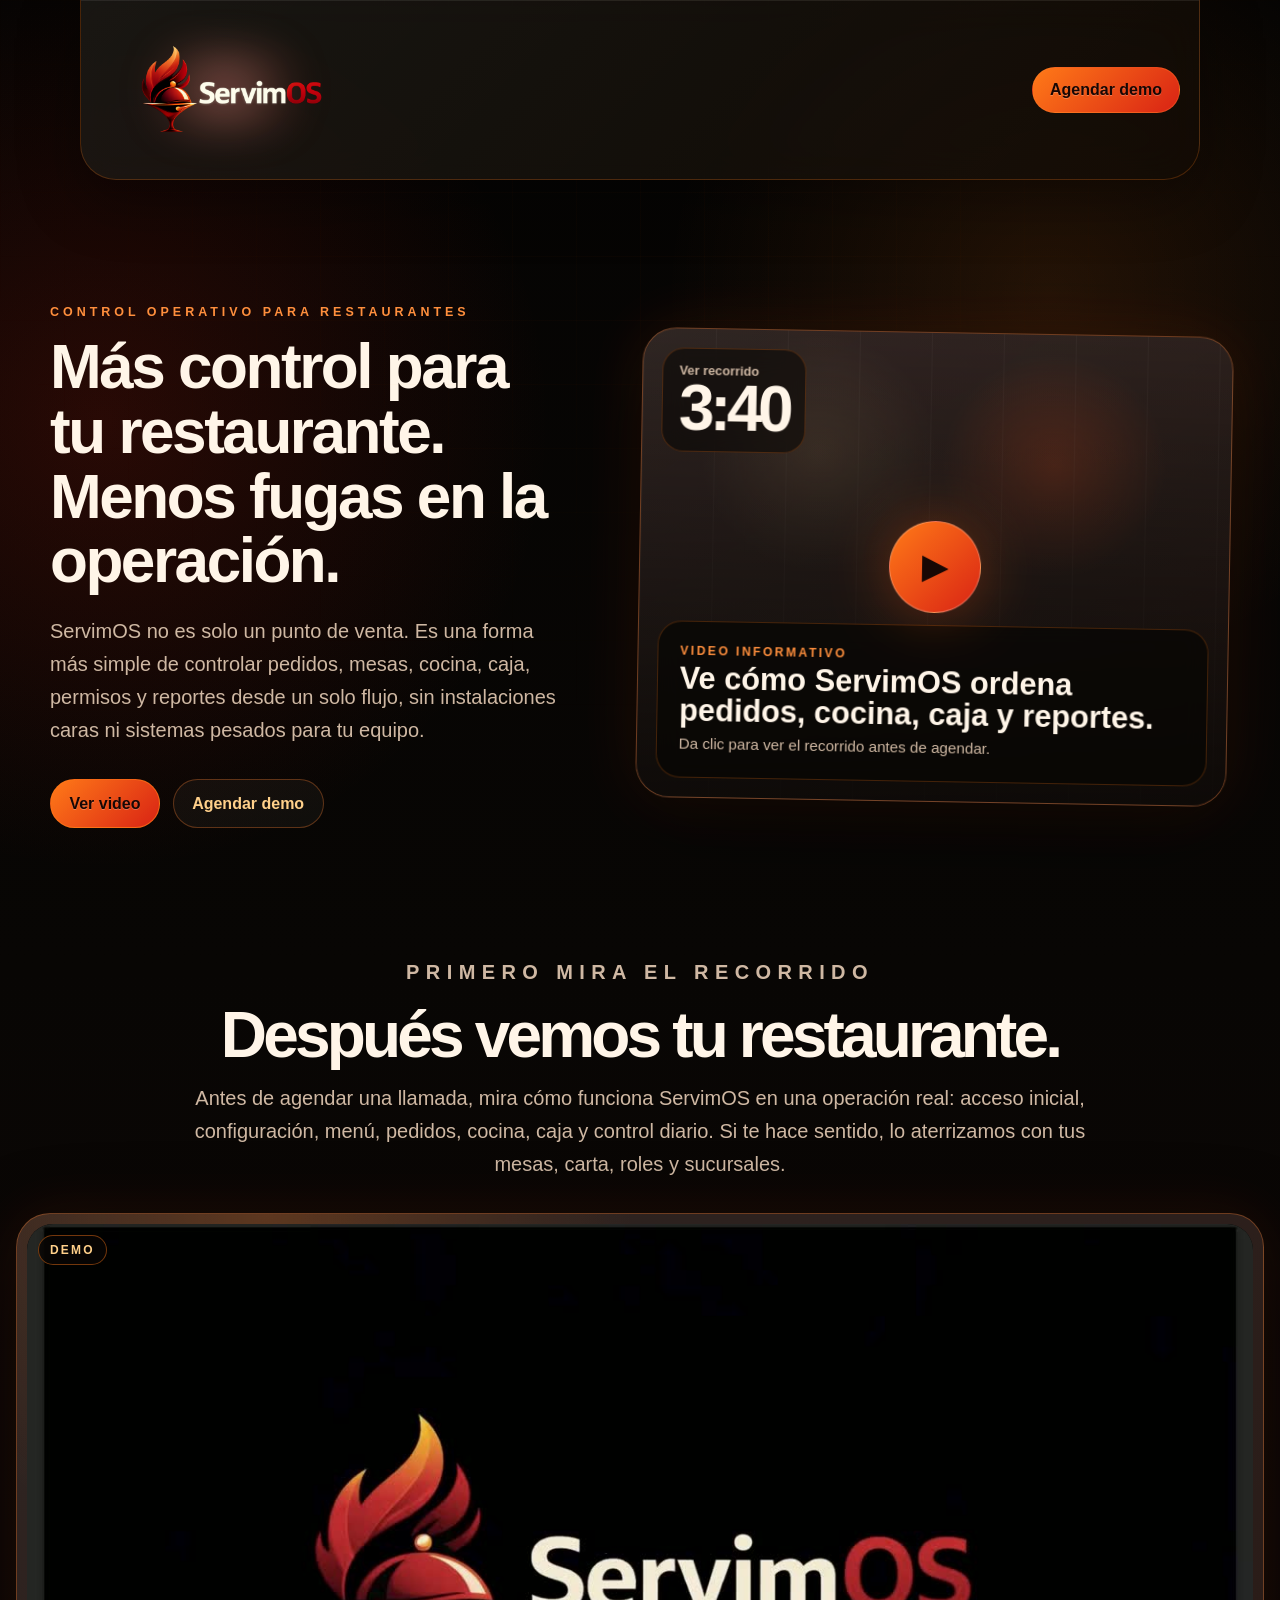
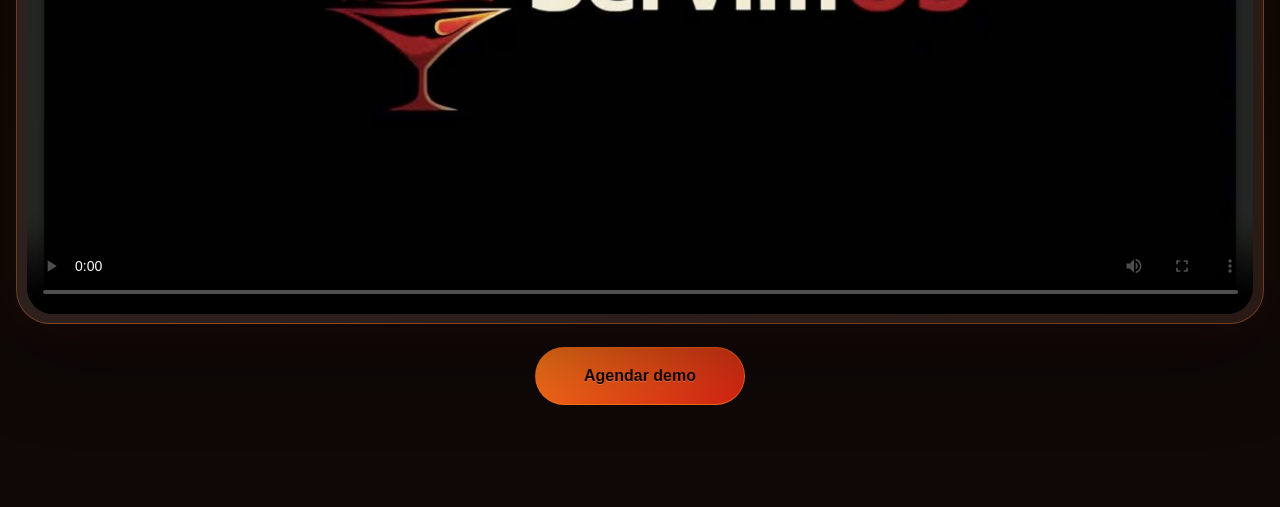
==== index.html @ 603b22c5 "feat(landing): quitar enlace Video del header Header solo marca + CTA; grid a dos columnas y limpiez" ====
<!doctype html>
<html lang="es">
  <head>
    <meta charset="utf-8" />
    <meta name="viewport" content="width=device-width, initial-scale=1" />
    <title>ServimOS | Operación digital para restaurantes</title>
    <meta
      name="description"
      content="ServimOS conecta mesas, QR, cocina, barra, caja, reportes y roles en una sola plataforma accesible para restaurantes y black kitchens."
    />
    <link rel="icon" href="./assets/icon.png" />
    <link rel="stylesheet" href="./styles.css" />
  </head>
  <body>
    <header class="site-header">
      <div class="header-inner">
        <a class="brand" href="#inicio" aria-label="ServimOS inicio">
          <img src="./assets/servimos-logo.png" alt="ServimOS" />
        </a>
        <a
          class="nav-cta"
          href="https://calendly.com/pastillasdeafrecho78/demo-servimos"
          target="_blank"
          rel="noopener noreferrer"
        >
          Agendar demo
        </a>
      </div>
    </header>

    <main>
      <section id="inicio" class="hero section-shell">
        <div class="hero-copy">
          <p class="eyebrow">Control operativo para restaurantes</p>
          <h1>Más control para tu restaurante. Menos fugas en la operación.</h1>
          <p class="hero-lead">
            ServimOS no es solo un punto de venta. Es una forma más simple de controlar
            pedidos, mesas, cocina, caja, permisos y reportes desde un solo flujo, sin
            instalaciones caras ni sistemas pesados para tu equipo.
          </p>
          <div class="hero-actions">
            <a class="button primary" href="#demo">Ver video</a>
            <a
              class="button ghost"
              href="https://calendly.com/pastillasdeafrecho78/demo-servimos"
              target="_blank"
              rel="noopener noreferrer"
            >
              Agendar demo
            </a>
          </div>
        </div>
        <a class="hero-video-card" href="#demo" aria-label="Ver video informativo de ServimOS">
          <div class="video-teaser-mark" aria-hidden="true">
            <span>Ver recorrido</span>
            <strong>3:40</strong>
          </div>
          <div class="hero-video-copy">
            <span>Video informativo</span>
            <strong>Ve cómo ServimOS ordena pedidos, cocina, caja y reportes.</strong>
            <small>Da clic para ver el recorrido antes de agendar.</small>
          </div>
          <span class="play-orb" aria-hidden="true">▶</span>
        </a>
      </section>

      <section id="demo" class="section-shell demo-section top-demo">
        <div class="section-heading compact">
          <p class="eyebrow">Primero mira el recorrido</p>
          <h2>Después vemos tu restaurante.</h2>
          <p>
            Antes de agendar una llamada, mira cómo funciona ServimOS en una operación real:
            acceso inicial, configuración, menú, pedidos, cocina, caja y control diario.
            Si te hace sentido, lo aterrizamos con tus mesas, carta, roles y sucursales.
          </p>
        </div>
        <div class="video-frame">
          <video controls preload="metadata" poster="./assets/demo-poster.jpg">
            <source src="./assets/demo-servimos.webm" type="video/webm" />
            <source src="./assets/demo-servimos.web.mp4" type="video/mp4" />
            Tu navegador no puede reproducir este video.
          </video>
        </div>
        <div class="demo-actions">
          <a
            class="button primary large"
            href="https://calendly.com/pastillasdeafrecho78/demo-servimos"
            target="_blank"
            rel="noopener noreferrer"
          >
            Agendar demo
          </a>
        </div>
      </section>

    </main>

    <script src="./script.js"></script>
  </body>
</html>
---- styles.css ----
:root {
  --bg: #080604;
  --bg-soft: #150f0d;
  --panel: rgba(27, 20, 18, 0.78);
  --panel-strong: rgba(38, 27, 24, 0.92);
  --line: rgba(255, 128, 48, 0.32);
  --line-strong: rgba(255, 104, 31, 0.7);
  --text: #fff5e8;
  --muted: #cfb8a3;
  --orange: #ff7a18;
  --red: #dc1f14;
  --gold: #ffd08a;
  --shadow: rgba(255, 94, 19, 0.24);
  color-scheme: dark;
}

* {
  box-sizing: border-box;
}

html {
  scroll-behavior: smooth;
}

body {
  margin: 0;
  min-width: 320px;
  background:
    radial-gradient(circle at 8% 20%, rgba(198, 32, 13, 0.18), transparent 28rem),
    radial-gradient(circle at 82% 14%, rgba(255, 122, 24, 0.12), transparent 24rem),
    linear-gradient(180deg, #050403 0%, var(--bg) 46%, #100807 100%);
  color: var(--text);
  font-family:
    "Trebuchet MS",
    "Avenir Next",
    "Segoe UI",
    sans-serif;
}

body::before {
  content: "";
  position: fixed;
  inset: 0;
  pointer-events: none;
  background-image:
    linear-gradient(rgba(255, 122, 24, 0.04) 1px, transparent 1px),
    linear-gradient(90deg, rgba(255, 122, 24, 0.03) 1px, transparent 1px);
  background-size: 64px 64px;
  mask-image: radial-gradient(circle at 50% 0%, #000, transparent 68%);
}

main {
  padding-top: 0;
}

a {
  color: inherit;
  text-decoration: none;
}

img {
  display: block;
  max-width: 100%;
}

.site-header {
  position: relative;
  z-index: 20;
  pointer-events: none;
}

.header-inner {
  display: grid;
  grid-template-columns: minmax(0, 1fr) auto;
  gap: clamp(0.9rem, 2vw, 2rem);
  align-items: center;
  width: min(1120px, 100%);
  min-height: 88px;
  margin: 0 auto;
  padding: 0.5rem 1.2rem;
  border: 1px solid rgba(255, 122, 24, 0.24);
  border-top: 0;
  border-radius: 0 0 36px 36px;
  background:
    linear-gradient(135deg, rgba(255, 245, 232, 0.07), rgba(255, 122, 24, 0.035)),
    rgba(8, 6, 4, 0.72);
  box-shadow:
    0 18px 60px rgba(0, 0, 0, 0.34),
    inset 0 1px 0 rgba(255, 245, 232, 0.08);
  backdrop-filter: blur(20px);
  pointer-events: auto;
  transition: 180ms ease;
}

.site-header[data-scrolled="true"] .header-inner {
  min-height: 78px;
  border-color: rgba(255, 122, 24, 0.34);
  background:
    linear-gradient(135deg, rgba(255, 245, 232, 0.055), rgba(255, 122, 24, 0.026)),
    rgba(8, 6, 4, 0.84);
}

.brand img {
  width: 245px;
}

.brand {
  position: relative;
  display: inline-flex;
  align-items: center;
  justify-self: start;
  padding-left: 0.35rem;
}

.brand::before {
  content: "";
  position: absolute;
  inset: 50% auto auto 50%;
  z-index: -1;
  width: 230px;
  height: 86px;
  border-radius: 999px;
  background:
    radial-gradient(circle, rgba(255, 245, 232, 0.2), transparent 58%),
    radial-gradient(circle, rgba(255, 55, 42, 0.24), transparent 68%);
  filter: blur(18px);
  transform: translate(-50%, -50%);
}

.nav-cta,
.button {
  border: 1px solid var(--line);
  border-radius: 999px;
  background: rgba(255, 245, 232, 0.04);
  color: var(--text);
  font-weight: 700;
}

.nav-cta:hover,
.button:hover {
  border-color: var(--line-strong);
  box-shadow: 0 0 28px var(--shadow);
  transform: translateY(-1px);
}

.nav-cta {
  justify-self: end;
  padding: 0.82rem 1.05rem;
  background: linear-gradient(135deg, #ff7a18, #d92314);
  color: #180704;
  white-space: nowrap;
  text-shadow: 0 1px 0 rgba(255, 255, 255, 0.24);
}

.section-shell {
  width: min(1180px, calc(100% - 2rem));
  margin: 0 auto;
  padding: clamp(4rem, 8vw, 7rem) 0;
}

.hero {
  display: grid;
  grid-template-columns: minmax(0, 0.94fr) minmax(360px, 1.06fr);
  gap: clamp(2.2rem, 5vw, 5rem);
  align-items: center;
  min-height: min(760px, calc(100vh - 100px));
  padding-top: clamp(2rem, 5vw, 4rem);
  padding-bottom: clamp(2rem, 4vw, 4rem);
}

.eyebrow {
  margin: 0 0 1rem;
  color: #ff8f3d;
  font-size: 0.78rem;
  font-weight: 900;
  letter-spacing: 0.32em;
  text-transform: uppercase;
}

h1,
h2,
h3,
p {
  margin-top: 0;
}

h1 {
  max-width: 780px;
  margin-bottom: 1.35rem;
  font-size: clamp(2.6rem, 4.85vw, 4.25rem);
  line-height: 1.04;
  letter-spacing: -0.04em;
}

h2 {
  margin-bottom: 1rem;
  font-size: clamp(2.25rem, 5vw, 4.75rem);
  line-height: 0.95;
  letter-spacing: -0.06em;
}

h3 {
  margin-bottom: 0.65rem;
  font-size: 1.2rem;
}

.hero-lead,
.section-heading p {
  color: var(--muted);
  font-size: clamp(1.05rem, 1.6vw, 1.25rem);
  line-height: 1.65;
}

.hero-actions {
  display: flex;
  flex-wrap: wrap;
  gap: 0.8rem;
  margin: 2rem 0 0;
}

.button {
  display: inline-flex;
  align-items: center;
  justify-content: center;
  padding: 0.9rem 1.15rem;
  transition: 160ms ease;
}

.button.primary {
  border-color: rgba(255, 122, 24, 0.68);
  background: linear-gradient(135deg, #ff7a18, #d92314);
  color: #180704;
  text-shadow: 0 1px 0 rgba(255, 255, 255, 0.24);
}

.button.ghost {
  color: var(--gold);
}

.button.large {
  min-width: 210px;
  min-height: 58px;
}

.hero-video-card {
  position: relative;
  display: grid;
  min-height: clamp(300px, 38vw, 470px);
  align-content: end;
  overflow: hidden;
  border: 1px solid var(--line);
  border-radius: 34px;
  background:
    radial-gradient(circle at 70% 28%, rgba(255, 87, 34, 0.26), transparent 21%),
    radial-gradient(circle at 30% 26%, rgba(255, 208, 138, 0.13), transparent 22%),
    linear-gradient(145deg, rgba(255, 245, 232, 0.08), rgba(255, 122, 24, 0.025)),
    var(--panel-strong);
  box-shadow:
    0 28px 100px rgba(0, 0, 0, 0.52),
    0 0 64px rgba(255, 90, 18, 0.13);
  transform: rotate(1deg);
  transition: 180ms ease;
}

.hero-video-card:hover {
  border-color: var(--line-strong);
  transform: rotate(0deg) translateY(-3px);
}

.hero-video-card::after {
  content: "";
  position: absolute;
  inset: 0;
  background:
    linear-gradient(180deg, rgba(8, 6, 4, 0.12), rgba(8, 6, 4, 0.86) 100%),
    repeating-linear-gradient(90deg, rgba(255, 245, 232, 0.04) 0 1px, transparent 1px 72px);
  pointer-events: none;
}

.video-teaser-mark {
  position: absolute;
  top: 1.2rem;
  left: 1.2rem;
  z-index: 2;
  display: grid;
  gap: 0.15rem;
  border: 1px solid rgba(255, 122, 24, 0.24);
  border-radius: 22px;
  padding: 0.85rem 1rem;
  background: rgba(8, 6, 4, 0.58);
  backdrop-filter: blur(12px);
}

.video-teaser-mark span {
  color: var(--muted);
  font-size: 0.8rem;
  font-weight: 800;
}

.video-teaser-mark strong {
  color: var(--text);
  font-size: clamp(2rem, 5vw, 4rem);
  line-height: 0.9;
  letter-spacing: -0.07em;
}

.play-orb {
  position: absolute;
  top: 50%;
  left: 50%;
  z-index: 2;
  display: grid;
  width: 92px;
  height: 92px;
  place-items: center;
  border: 1px solid rgba(255, 245, 232, 0.3);
  border-radius: 999px;
  background: linear-gradient(135deg, #ff7a18, #d92314);
  color: #180704;
  font-size: 2rem;
  font-weight: 900;
  box-shadow: 0 0 58px rgba(255, 90, 18, 0.34);
  transform: translate(-50%, -50%);
}

.hero-video-copy {
  position: relative;
  margin: 1.2rem;
  z-index: 2;
  display: grid;
  gap: 0.35rem;
  border: 1px solid rgba(255, 122, 24, 0.24);
  border-radius: 24px;
  padding: clamp(1rem, 3vw, 1.35rem);
  background: rgba(8, 6, 4, 0.74);
  backdrop-filter: blur(12px);
}

.hero-video-copy span {
  color: #ff8f3d;
  font-size: 0.76rem;
  font-weight: 900;
  letter-spacing: 0.2em;
  text-transform: uppercase;
}

.hero-video-copy strong {
  font-size: clamp(1.25rem, 2.4vw, 2rem);
  line-height: 1.05;
}

.hero-video-copy small {
  color: var(--muted);
  font-size: 0.95rem;
  line-height: 1.45;
}

.section-heading {
  max-width: 800px;
  margin-bottom: 2rem;
}

.section-heading.compact {
  max-width: 900px;
  text-align: center;
  margin-inline: auto;
}

.video-frame {
  border: 1px solid var(--line);
  border-radius: 28px;
  background:
    linear-gradient(145deg, rgba(255, 245, 232, 0.055), rgba(255, 122, 24, 0.025)),
    var(--panel);
  box-shadow: 0 18px 70px rgba(0, 0, 0, 0.28);
  box-shadow: 0 18px 70px rgba(0, 0, 0, 0.28);
}

.demo-section {
  width: min(1260px, calc(100% - 2rem));
}

.top-demo {
  padding-top: 1rem;
}

.video-frame {
  position: relative;
  overflow: hidden;
  border-radius: 34px;
  padding: 0.6rem;
  background:
    radial-gradient(circle at 20% 0%, rgba(255, 122, 24, 0.22), transparent 30%),
    linear-gradient(145deg, rgba(255, 245, 232, 0.06), rgba(255, 122, 24, 0.025)),
    var(--panel-strong);
  box-shadow:
    0 28px 90px rgba(0, 0, 0, 0.42),
    0 0 56px rgba(255, 90, 18, 0.1);
}

.video-frame::before {
  content: "Demo";
  position: absolute;
  top: 1.3rem;
  left: 1.3rem;
  z-index: 1;
  border: 1px solid rgba(255, 122, 24, 0.44);
  border-radius: 999px;
  padding: 0.45rem 0.7rem;
  background: rgba(8, 6, 4, 0.76);
  color: var(--gold);
  font-size: 0.75rem;
  font-weight: 900;
  letter-spacing: 0.18em;
  text-transform: uppercase;
  backdrop-filter: blur(10px);
}

.video-frame video {
  display: block;
  width: 100%;
  aspect-ratio: 16 / 9;
  border-radius: 26px;
  background: #000;
}

.demo-actions {
  display: flex;
  justify-content: center;
  margin-top: 1.4rem;
}

@media (max-width: 980px) {
  .header-inner {
    grid-template-columns: minmax(0, 1fr) auto;
    width: min(100% - 0.75rem, 1180px);
    min-height: 76px;
    gap: 0.45rem;
    padding-inline: 0.7rem;
  }

  .brand img {
    width: 178px;
  }

  .brand::before {
    width: 176px;
  }

  .nav-cta {
    padding: 0.72rem 0.82rem;
    font-size: 0.9rem;
  }

  .hero {
    grid-template-columns: 1fr;
  }

  .hero {
    min-height: auto;
  }

}

@media (max-width: 640px) {
  .section-shell {
    width: min(100% - 1rem, 1180px);
    padding-block: 3rem;
  }

  .brand img {
    width: 156px;
  }

  .brand::before {
    width: 154px;
    height: 62px;
  }

  .header-inner {
    grid-template-columns: minmax(0, 1fr) auto;
    border-radius: 24px;
  }

  .nav-cta {
    justify-self: end;
    padding: 0.66rem 0.75rem;
    font-size: 0.85rem;
  }

  h1 {
    font-size: clamp(2.45rem, 11.5vw, 3.7rem);
    line-height: 1.04;
    letter-spacing: -0.04em;
  }

  .hero-video-card {
    border-radius: 26px;
    transform: none;
  }

  .play-orb {
    width: 70px;
    height: 70px;
    font-size: 1.45rem;
  }

}
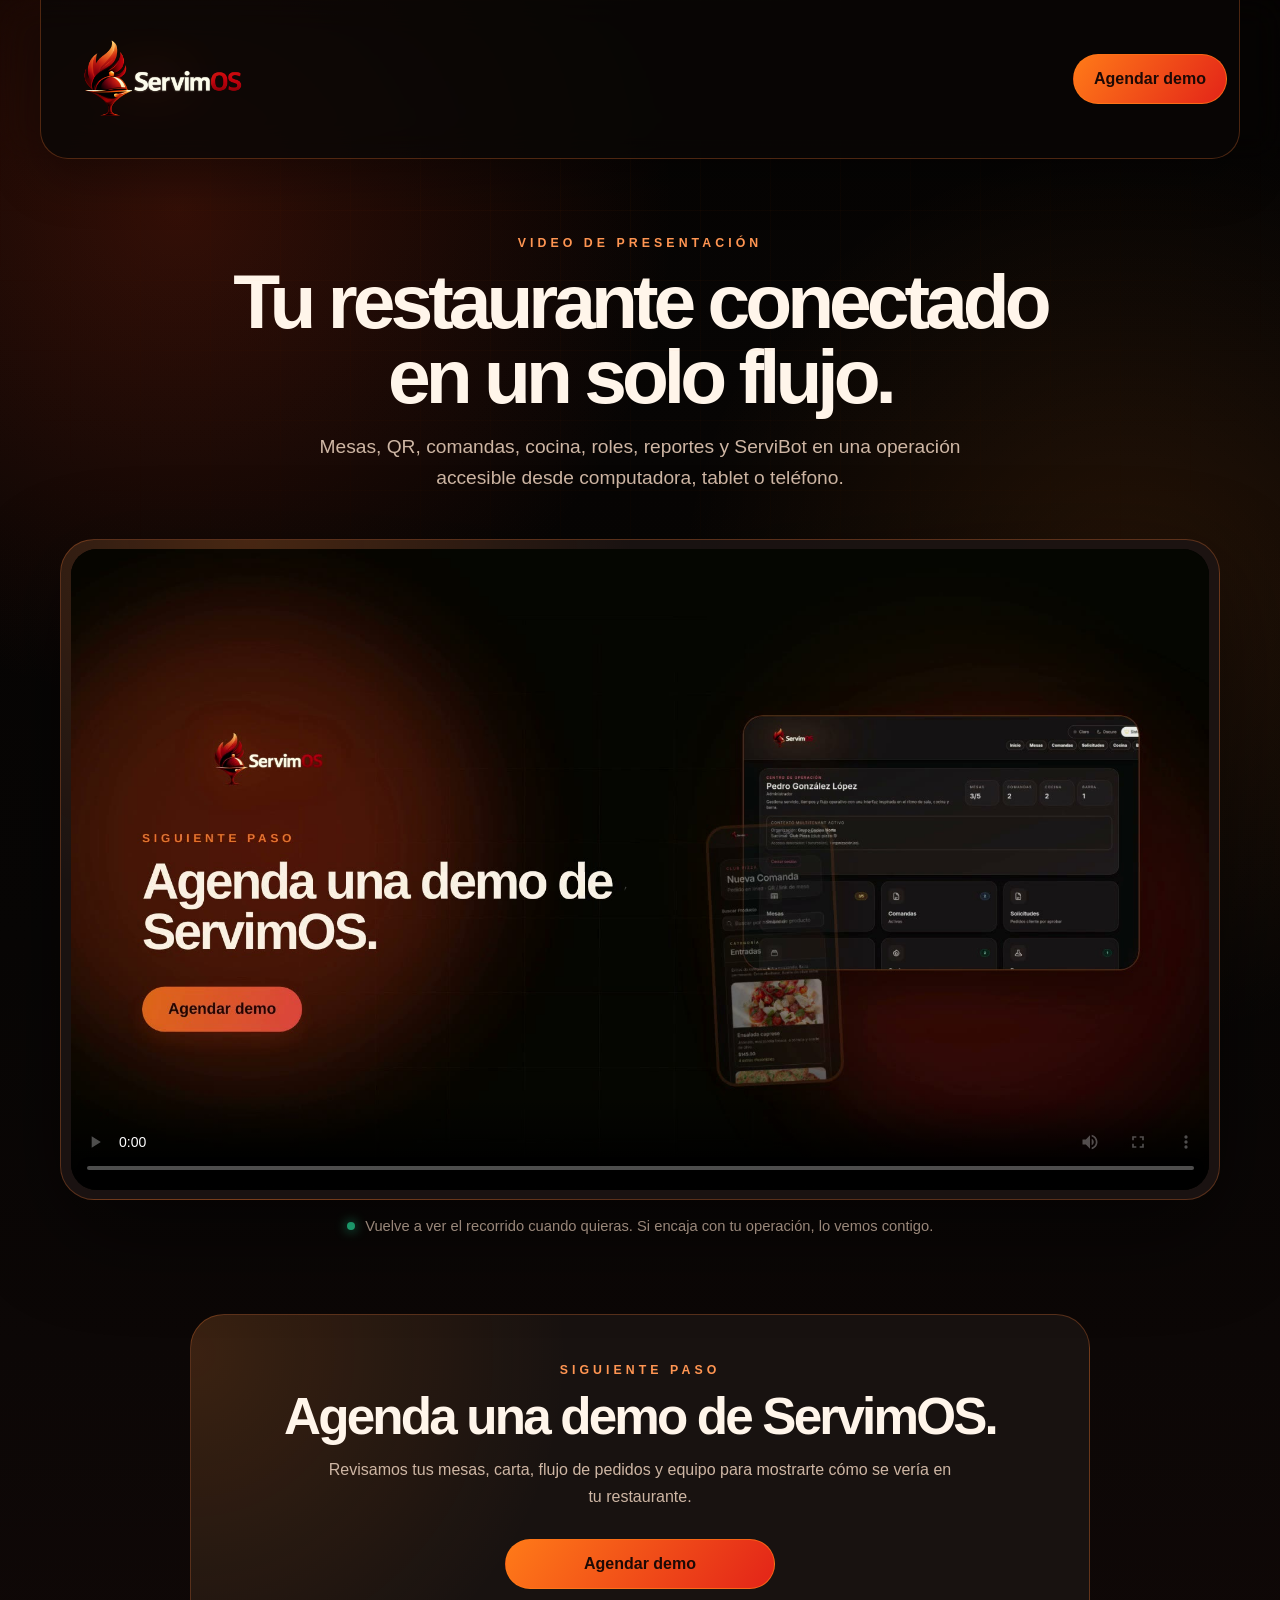
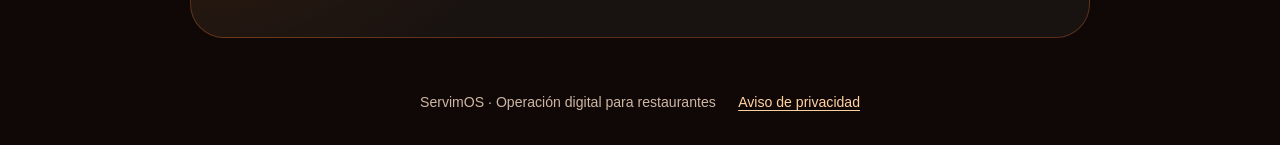
==== commit 7370cd15: "feat(landing): focus funnel on video demo and privacy notice" ====
--- a/index.html
+++ b/index.html
@@ -3,10 +3,10 @@
   <head>
     <meta charset="utf-8" />
     <meta name="viewport" content="width=device-width, initial-scale=1" />
-    <title>ServimOS | Operación digital para restaurantes</title>
+    <title>ServimOS | Mira la operación en acción</title>
     <meta
       name="description"
-      content="ServimOS conecta mesas, QR, cocina, barra, caja, reportes y roles en una sola plataforma accesible para restaurantes y black kitchens."
+      content="Mira cómo ServimOS conecta mesas, QR, cocina, permisos, reportes y asistencia operativa. Agenda una demo para tu restaurante."
     />
     <link rel="icon" href="./assets/icon.png" />
     <link rel="stylesheet" href="./styles.css" />
@@ -14,11 +14,11 @@
   <body>
     <header class="site-header">
       <div class="header-inner">
-        <a class="brand" href="#inicio" aria-label="ServimOS inicio">
+        <a class="brand" href="#video" aria-label="ServimOS inicio">
           <img src="./assets/servimos-logo.png" alt="ServimOS" />
         </a>
         <a
-          class="nav-cta"
+          class="button primary header-cta"
           href="https://calendly.com/pastillasdeafrecho78/demo-servimos"
           target="_blank"
           rel="noopener noreferrer"
@@ -28,72 +28,51 @@
       </div>
     </header>
 
-    <main>
-      <section id="inicio" class="hero section-shell">
-        <div class="hero-copy">
-          <p class="eyebrow">Control operativo para restaurantes</p>
-          <h1>Más control para tu restaurante. Menos fugas en la operación.</h1>
-          <p class="hero-lead">
-            ServimOS no es solo un punto de venta. Es una forma más simple de controlar
-            pedidos, mesas, cocina, caja, permisos y reportes desde un solo flujo, sin
-            instalaciones caras ni sistemas pesados para tu equipo.
-          </p>
-          <div class="hero-actions">
-            <a class="button primary" href="#demo">Ver video</a>
-            <a
-              class="button ghost"
-              href="https://calendly.com/pastillasdeafrecho78/demo-servimos"
-              target="_blank"
-              rel="noopener noreferrer"
-            >
-              Agendar demo
-            </a>
-          </div>
-        </div>
-        <a class="hero-video-card" href="#demo" aria-label="Ver video informativo de ServimOS">
-          <div class="video-teaser-mark" aria-hidden="true">
-            <span>Ver recorrido</span>
-            <strong>3:40</strong>
-          </div>
-          <div class="hero-video-copy">
-            <span>Video informativo</span>
-            <strong>Ve cómo ServimOS ordena pedidos, cocina, caja y reportes.</strong>
-            <small>Da clic para ver el recorrido antes de agendar.</small>
-          </div>
-          <span class="play-orb" aria-hidden="true">▶</span>
-        </a>
+    <main id="video" class="funnel">
+      <section class="intro">
+        <p class="eyebrow">Video de presentación</p>
+        <h1>Tu restaurante conectado en un solo flujo.</h1>
+        <p class="lead">
+          Mesas, QR, comandas, cocina, roles, reportes y ServiBot en una operación accesible desde
+          computadora, tablet o teléfono.
+        </p>
       </section>
 
-      <section id="demo" class="section-shell demo-section top-demo">
-        <div class="section-heading compact">
-          <p class="eyebrow">Primero mira el recorrido</p>
-          <h2>Después vemos tu restaurante.</h2>
-          <p>
-            Antes de agendar una llamada, mira cómo funciona ServimOS en una operación real:
-            acceso inicial, configuración, menú, pedidos, cocina, caja y control diario.
-            Si te hace sentido, lo aterrizamos con tus mesas, carta, roles y sucursales.
-          </p>
-        </div>
-        <div class="video-frame">
-          <video controls preload="metadata" poster="./assets/demo-poster.jpg">
-            <source src="./assets/demo-servimos.webm" type="video/webm" />
-            <source src="./assets/demo-servimos.web.mp4" type="video/mp4" />
+      <section class="video-stage" aria-label="Anuncio ServimOS">
+        <div class="video-shell">
+          <video controls playsinline preload="metadata" poster="./assets/servimos-anuncio-poster.jpg">
+            <source src="./assets/servimos-anuncio-facebook.mp4" type="video/mp4" />
             Tu navegador no puede reproducir este video.
           </video>
         </div>
-        <div class="demo-actions">
-          <a
-            class="button primary large"
-            href="https://calendly.com/pastillasdeafrecho78/demo-servimos"
-            target="_blank"
-            rel="noopener noreferrer"
-          >
-            Agendar demo
-          </a>
+        <div class="replay-copy">
+          <span class="status-dot" aria-hidden="true"></span>
+          Vuelve a ver el recorrido cuando quieras. Si encaja con tu operación, lo vemos contigo.
         </div>
       </section>
 
+      <section class="conversion">
+        <p class="eyebrow">Siguiente paso</p>
+        <h2>Agenda una demo de ServimOS.</h2>
+        <p>
+          Revisamos tus mesas, carta, flujo de pedidos y equipo para mostrarte cómo se vería en tu
+          restaurante.
+        </p>
+        <a
+          class="button primary conversion-cta"
+          href="https://calendly.com/pastillasdeafrecho78/demo-servimos"
+          target="_blank"
+          rel="noopener noreferrer"
+        >
+          Agendar demo
+        </a>
+      </section>
     </main>
+
+    <footer class="site-footer">
+      <span>ServimOS · Operación digital para restaurantes</span>
+      <a href="./privacidad.html">Aviso de privacidad</a>
+    </footer>
 
     <script src="./script.js"></script>
   </body>
--- a/styles.css
+++ b/styles.css
@@ -1,508 +1,249 @@
 :root {
-  --bg: #080604;
-  --bg-soft: #150f0d;
-  --panel: rgba(27, 20, 18, 0.78);
-  --panel-strong: rgba(38, 27, 24, 0.92);
-  --line: rgba(255, 128, 48, 0.32);
-  --line-strong: rgba(255, 104, 31, 0.7);
-  --text: #fff5e8;
-  --muted: #cfb8a3;
+  --bg: #080605;
+  --panel: rgba(28, 21, 19, 0.9);
+  --panel-strong: #181210;
+  --line: rgba(255, 125, 56, 0.28);
+  --line-strong: rgba(255, 109, 39, 0.72);
+  --text: #fff5ea;
+  --muted: #ceb6a4;
   --orange: #ff7a18;
-  --red: #dc1f14;
-  --gold: #ffd08a;
-  --shadow: rgba(255, 94, 19, 0.24);
+  --red: #e32418;
+  --gold: #ffd2a0;
   color-scheme: dark;
 }
 
-* {
-  box-sizing: border-box;
-}
-
-html {
-  scroll-behavior: smooth;
-}
-
+* { box-sizing: border-box; }
+html { scroll-behavior: smooth; }
 body {
   margin: 0;
   min-width: 320px;
+  min-height: 100vh;
   background:
-    radial-gradient(circle at 8% 20%, rgba(198, 32, 13, 0.18), transparent 28rem),
-    radial-gradient(circle at 82% 14%, rgba(255, 122, 24, 0.12), transparent 24rem),
-    linear-gradient(180deg, #050403 0%, var(--bg) 46%, #100807 100%);
+    radial-gradient(circle at 14% 12%, rgba(231, 58, 20, 0.2), transparent 31rem),
+    radial-gradient(circle at 88% 34%, rgba(255, 122, 24, 0.12), transparent 28rem),
+    linear-gradient(180deg, #060403, var(--bg) 54%, #100807);
   color: var(--text);
-  font-family:
-    "Trebuchet MS",
-    "Avenir Next",
-    "Segoe UI",
-    sans-serif;
-}
-
+  font-family: "Avenir Next", "Trebuchet MS", "Segoe UI", sans-serif;
+}
 body::before {
-  content: "";
   position: fixed;
   inset: 0;
   pointer-events: none;
+  content: "";
   background-image:
     linear-gradient(rgba(255, 122, 24, 0.04) 1px, transparent 1px),
     linear-gradient(90deg, rgba(255, 122, 24, 0.03) 1px, transparent 1px);
-  background-size: 64px 64px;
-  mask-image: radial-gradient(circle at 50% 0%, #000, transparent 68%);
-}
-
-main {
-  padding-top: 0;
-}
-
-a {
-  color: inherit;
-  text-decoration: none;
-}
-
-img {
-  display: block;
-  max-width: 100%;
-}
+  background-size: 70px 70px;
+  mask-image: radial-gradient(circle at 50% 16%, #000, transparent 70%);
+}
+a { color: inherit; text-decoration: none; }
+img { display: block; max-width: 100%; }
+p, h1, h2 { margin-top: 0; }
 
 .site-header {
-  position: relative;
+  position: sticky;
+  top: 0;
   z-index: 20;
-  pointer-events: none;
-}
-
+  padding: 0 1rem;
+  backdrop-filter: blur(18px);
+}
 .header-inner {
-  display: grid;
-  grid-template-columns: minmax(0, 1fr) auto;
-  gap: clamp(0.9rem, 2vw, 2rem);
-  align-items: center;
-  width: min(1120px, 100%);
-  min-height: 88px;
-  margin: 0 auto;
-  padding: 0.5rem 1.2rem;
-  border: 1px solid rgba(255, 122, 24, 0.24);
+  display: flex;
+  align-items: center;
+  justify-content: space-between;
+  gap: 1rem;
+  width: min(1200px, 100%);
+  margin: 0 auto;
+  padding: 0.45rem 0.75rem 0.5rem;
+  border: 1px solid var(--line);
   border-top: 0;
-  border-radius: 0 0 36px 36px;
-  background:
-    linear-gradient(135deg, rgba(255, 245, 232, 0.07), rgba(255, 122, 24, 0.035)),
-    rgba(8, 6, 4, 0.72);
-  box-shadow:
-    0 18px 60px rgba(0, 0, 0, 0.34),
-    inset 0 1px 0 rgba(255, 245, 232, 0.08);
-  backdrop-filter: blur(20px);
-  pointer-events: auto;
-  transition: 180ms ease;
-}
-
-.site-header[data-scrolled="true"] .header-inner {
-  min-height: 78px;
-  border-color: rgba(255, 122, 24, 0.34);
-  background:
-    linear-gradient(135deg, rgba(255, 245, 232, 0.055), rgba(255, 122, 24, 0.026)),
-    rgba(8, 6, 4, 0.84);
-}
-
-.brand img {
-  width: 245px;
-}
-
+  border-radius: 0 0 28px 28px;
+  background: rgba(9, 7, 6, 0.8);
+  box-shadow: 0 18px 48px rgba(0, 0, 0, 0.35);
+}
 .brand {
   position: relative;
   display: inline-flex;
   align-items: center;
-  justify-self: start;
-  padding-left: 0.35rem;
-}
-
+}
 .brand::before {
+  position: absolute;
+  inset: 50% auto auto 46%;
+  z-index: -1;
+  width: 185px;
+  height: 65px;
+  border-radius: 999px;
   content: "";
-  position: absolute;
-  inset: 50% auto auto 50%;
-  z-index: -1;
-  width: 230px;
-  height: 86px;
+  background: radial-gradient(circle, rgba(255, 82, 35, 0.26), transparent 67%);
+  filter: blur(16px);
+  transform: translate(-50%, -50%);
+}
+.brand img { width: clamp(155px, 19vw, 214px); }
+
+.button {
+  display: inline-flex;
+  align-items: center;
+  justify-content: center;
+  min-height: 50px;
+  padding: 0.82rem 1.25rem;
+  border: 1px solid var(--line);
   border-radius: 999px;
-  background:
-    radial-gradient(circle, rgba(255, 245, 232, 0.2), transparent 58%),
-    radial-gradient(circle, rgba(255, 55, 42, 0.24), transparent 68%);
-  filter: blur(18px);
-  transform: translate(-50%, -50%);
-}
-
-.nav-cta,
-.button {
-  border: 1px solid var(--line);
-  border-radius: 999px;
-  background: rgba(255, 245, 232, 0.04);
-  color: var(--text);
-  font-weight: 700;
-}
-
-.nav-cta:hover,
+  font-weight: 800;
+  transition: border-color 160ms ease, transform 160ms ease, box-shadow 160ms ease;
+}
+.button.primary {
+  border-color: rgba(255, 122, 24, 0.7);
+  background: linear-gradient(125deg, var(--orange), var(--red));
+  color: #1d0905;
+}
 .button:hover {
   border-color: var(--line-strong);
-  box-shadow: 0 0 28px var(--shadow);
+  box-shadow: 0 0 34px rgba(255, 97, 26, 0.24);
   transform: translateY(-1px);
 }
-
-.nav-cta {
-  justify-self: end;
-  padding: 0.82rem 1.05rem;
-  background: linear-gradient(135deg, #ff7a18, #d92314);
-  color: #180704;
-  white-space: nowrap;
-  text-shadow: 0 1px 0 rgba(255, 255, 255, 0.24);
-}
-
-.section-shell {
-  width: min(1180px, calc(100% - 2rem));
-  margin: 0 auto;
-  padding: clamp(4rem, 8vw, 7rem) 0;
-}
-
-.hero {
-  display: grid;
-  grid-template-columns: minmax(0, 0.94fr) minmax(360px, 1.06fr);
-  gap: clamp(2.2rem, 5vw, 5rem);
-  align-items: center;
-  min-height: min(760px, calc(100vh - 100px));
-  padding-top: clamp(2rem, 5vw, 4rem);
-  padding-bottom: clamp(2rem, 4vw, 4rem);
-}
-
+.header-cta { white-space: nowrap; }
+
+.funnel {
+  width: min(1240px, calc(100% - 2rem));
+  margin: 0 auto;
+  padding: clamp(2.4rem, 6vw, 4.8rem) 0 3.5rem;
+}
+.intro {
+  max-width: 850px;
+  margin: 0 auto clamp(1.8rem, 4vw, 2.8rem);
+  text-align: center;
+}
 .eyebrow {
-  margin: 0 0 1rem;
-  color: #ff8f3d;
-  font-size: 0.78rem;
+  margin-bottom: 0.9rem;
+  color: #ff9552;
+  font-size: 0.77rem;
   font-weight: 900;
-  letter-spacing: 0.32em;
+  letter-spacing: 0.33em;
   text-transform: uppercase;
 }
-
-h1,
-h2,
-h3,
-p {
-  margin-top: 0;
-}
-
 h1 {
-  max-width: 780px;
-  margin-bottom: 1.35rem;
-  font-size: clamp(2.6rem, 4.85vw, 4.25rem);
-  line-height: 1.04;
-  letter-spacing: -0.04em;
-}
-
-h2 {
   margin-bottom: 1rem;
-  font-size: clamp(2.25rem, 5vw, 4.75rem);
-  line-height: 0.95;
-  letter-spacing: -0.06em;
-}
-
-h3 {
-  margin-bottom: 0.65rem;
-  font-size: 1.2rem;
-}
-
-.hero-lead,
-.section-heading p {
-  color: var(--muted);
-  font-size: clamp(1.05rem, 1.6vw, 1.25rem);
+  font-size: clamp(2.55rem, 6vw, 5.15rem);
+  line-height: 0.98;
+  letter-spacing: -0.065em;
+}
+.lead {
+  max-width: 700px;
+  margin: 0 auto;
+  color: var(--muted);
+  font-size: clamp(1rem, 1.8vw, 1.2rem);
   line-height: 1.65;
 }
-
-.hero-actions {
-  display: flex;
-  flex-wrap: wrap;
-  gap: 0.8rem;
-  margin: 2rem 0 0;
-}
-
-.button {
-  display: inline-flex;
-  align-items: center;
-  justify-content: center;
-  padding: 0.9rem 1.15rem;
-  transition: 160ms ease;
-}
-
-.button.primary {
-  border-color: rgba(255, 122, 24, 0.68);
-  background: linear-gradient(135deg, #ff7a18, #d92314);
-  color: #180704;
-  text-shadow: 0 1px 0 rgba(255, 255, 255, 0.24);
-}
-
-.button.ghost {
-  color: var(--gold);
-}
-
-.button.large {
-  min-width: 210px;
-  min-height: 58px;
-}
-
-.hero-video-card {
+.video-stage {
+  max-width: 1160px;
+  margin: 0 auto;
+}
+.video-shell {
   position: relative;
-  display: grid;
-  min-height: clamp(300px, 38vw, 470px);
-  align-content: end;
+  padding: clamp(0.35rem, 1vw, 0.6rem);
   overflow: hidden;
   border: 1px solid var(--line);
-  border-radius: 34px;
+  border-radius: clamp(22px, 3vw, 34px);
   background:
-    radial-gradient(circle at 70% 28%, rgba(255, 87, 34, 0.26), transparent 21%),
-    radial-gradient(circle at 30% 26%, rgba(255, 208, 138, 0.13), transparent 22%),
-    linear-gradient(145deg, rgba(255, 245, 232, 0.08), rgba(255, 122, 24, 0.025)),
-    var(--panel-strong);
-  box-shadow:
-    0 28px 100px rgba(0, 0, 0, 0.52),
-    0 0 64px rgba(255, 90, 18, 0.13);
-  transform: rotate(1deg);
-  transition: 180ms ease;
-}
-
-.hero-video-card:hover {
-  border-color: var(--line-strong);
-  transform: rotate(0deg) translateY(-3px);
-}
-
-.hero-video-card::after {
-  content: "";
-  position: absolute;
-  inset: 0;
-  background:
-    linear-gradient(180deg, rgba(8, 6, 4, 0.12), rgba(8, 6, 4, 0.86) 100%),
-    repeating-linear-gradient(90deg, rgba(255, 245, 232, 0.04) 0 1px, transparent 1px 72px);
-  pointer-events: none;
-}
-
-.video-teaser-mark {
-  position: absolute;
-  top: 1.2rem;
-  left: 1.2rem;
-  z-index: 2;
-  display: grid;
-  gap: 0.15rem;
-  border: 1px solid rgba(255, 122, 24, 0.24);
-  border-radius: 22px;
-  padding: 0.85rem 1rem;
-  background: rgba(8, 6, 4, 0.58);
-  backdrop-filter: blur(12px);
-}
-
-.video-teaser-mark span {
-  color: var(--muted);
-  font-size: 0.8rem;
-  font-weight: 800;
-}
-
-.video-teaser-mark strong {
-  color: var(--text);
-  font-size: clamp(2rem, 5vw, 4rem);
-  line-height: 0.9;
-  letter-spacing: -0.07em;
-}
-
-.play-orb {
-  position: absolute;
-  top: 50%;
-  left: 50%;
-  z-index: 2;
-  display: grid;
-  width: 92px;
-  height: 92px;
-  place-items: center;
-  border: 1px solid rgba(255, 245, 232, 0.3);
-  border-radius: 999px;
-  background: linear-gradient(135deg, #ff7a18, #d92314);
-  color: #180704;
-  font-size: 2rem;
-  font-weight: 900;
-  box-shadow: 0 0 58px rgba(255, 90, 18, 0.34);
-  transform: translate(-50%, -50%);
-}
-
-.hero-video-copy {
-  position: relative;
-  margin: 1.2rem;
-  z-index: 2;
-  display: grid;
-  gap: 0.35rem;
-  border: 1px solid rgba(255, 122, 24, 0.24);
-  border-radius: 24px;
-  padding: clamp(1rem, 3vw, 1.35rem);
-  background: rgba(8, 6, 4, 0.74);
-  backdrop-filter: blur(12px);
-}
-
-.hero-video-copy span {
-  color: #ff8f3d;
-  font-size: 0.76rem;
-  font-weight: 900;
-  letter-spacing: 0.2em;
-  text-transform: uppercase;
-}
-
-.hero-video-copy strong {
-  font-size: clamp(1.25rem, 2.4vw, 2rem);
-  line-height: 1.05;
-}
-
-.hero-video-copy small {
-  color: var(--muted);
-  font-size: 0.95rem;
-  line-height: 1.45;
-}
-
-.section-heading {
-  max-width: 800px;
-  margin-bottom: 2rem;
-}
-
-.section-heading.compact {
-  max-width: 900px;
-  text-align: center;
-  margin-inline: auto;
-}
-
-.video-frame {
-  border: 1px solid var(--line);
-  border-radius: 28px;
-  background:
-    linear-gradient(145deg, rgba(255, 245, 232, 0.055), rgba(255, 122, 24, 0.025)),
+    radial-gradient(circle at 16% 0%, rgba(255, 122, 24, 0.2), transparent 33%),
     var(--panel);
-  box-shadow: 0 18px 70px rgba(0, 0, 0, 0.28);
-  box-shadow: 0 18px 70px rgba(0, 0, 0, 0.28);
-}
-
-.demo-section {
-  width: min(1260px, calc(100% - 2rem));
-}
-
-.top-demo {
-  padding-top: 1rem;
-}
-
-.video-frame {
-  position: relative;
-  overflow: hidden;
-  border-radius: 34px;
-  padding: 0.6rem;
-  background:
-    radial-gradient(circle at 20% 0%, rgba(255, 122, 24, 0.22), transparent 30%),
-    linear-gradient(145deg, rgba(255, 245, 232, 0.06), rgba(255, 122, 24, 0.025)),
-    var(--panel-strong);
-  box-shadow:
-    0 28px 90px rgba(0, 0, 0, 0.42),
-    0 0 56px rgba(255, 90, 18, 0.1);
-}
-
-.video-frame::before {
-  content: "Demo";
-  position: absolute;
-  top: 1.3rem;
-  left: 1.3rem;
-  z-index: 1;
-  border: 1px solid rgba(255, 122, 24, 0.44);
-  border-radius: 999px;
-  padding: 0.45rem 0.7rem;
-  background: rgba(8, 6, 4, 0.76);
-  color: var(--gold);
-  font-size: 0.75rem;
-  font-weight: 900;
-  letter-spacing: 0.18em;
-  text-transform: uppercase;
-  backdrop-filter: blur(10px);
-}
-
-.video-frame video {
+  box-shadow: 0 32px 96px rgba(0, 0, 0, 0.48);
+}
+.video-shell video {
   display: block;
   width: 100%;
   aspect-ratio: 16 / 9;
-  border-radius: 26px;
+  border-radius: clamp(16px, 2.2vw, 26px);
   background: #000;
 }
-
-.demo-actions {
+.replay-copy {
   display: flex;
+  align-items: center;
   justify-content: center;
-  margin-top: 1.4rem;
-}
-
-@media (max-width: 980px) {
-  .header-inner {
-    grid-template-columns: minmax(0, 1fr) auto;
-    width: min(100% - 0.75rem, 1180px);
-    min-height: 76px;
-    gap: 0.45rem;
-    padding-inline: 0.7rem;
-  }
-
-  .brand img {
-    width: 178px;
-  }
-
-  .brand::before {
-    width: 176px;
-  }
-
-  .nav-cta {
-    padding: 0.72rem 0.82rem;
-    font-size: 0.9rem;
-  }
-
-  .hero {
-    grid-template-columns: 1fr;
-  }
-
-  .hero {
-    min-height: auto;
-  }
-
-}
+  gap: 0.65rem;
+  margin: 1.1rem auto 0;
+  color: var(--muted);
+  font-size: 0.92rem;
+  text-align: center;
+}
+.status-dot {
+  width: 8px;
+  height: 8px;
+  flex-shrink: 0;
+  border-radius: 50%;
+  background: #25cb8e;
+  box-shadow: 0 0 12px #25cb8e;
+}
+.conversion {
+  max-width: 900px;
+  margin: clamp(3rem, 7vw, 5rem) auto 0;
+  padding: clamp(1.6rem, 4vw, 3rem);
+  border: 1px solid var(--line);
+  border-radius: clamp(22px, 3vw, 34px);
+  background:
+    radial-gradient(circle at 0% 12%, rgba(255, 122, 24, 0.15), transparent 40%),
+    var(--panel-strong);
+  text-align: center;
+}
+.conversion h2 {
+  margin-bottom: 0.85rem;
+  font-size: clamp(2rem, 4vw, 3.55rem);
+  line-height: 1.02;
+  letter-spacing: -0.055em;
+}
+.conversion > p:not(.eyebrow) {
+  max-width: 640px;
+  margin: 0 auto 1.8rem;
+  color: var(--muted);
+  line-height: 1.65;
+}
+.conversion-cta { min-width: min(270px, 100%); }
+.site-footer {
+  display: flex;
+  flex-wrap: wrap;
+  justify-content: center;
+  gap: 0.65rem 1.4rem;
+  padding: 0 1rem 2.2rem;
+  color: var(--muted);
+  font-size: 0.88rem;
+}
+.site-footer a {
+  color: var(--gold);
+  text-decoration: underline;
+  text-underline-offset: 3px;
+}
+
+.legal-page {
+  width: min(900px, calc(100% - 2rem));
+  margin: 0 auto;
+  padding: clamp(2.5rem, 7vw, 5rem) 0 4rem;
+}
+.legal-card {
+  border: 1px solid var(--line);
+  border-radius: 28px;
+  padding: clamp(1.4rem, 4vw, 2.8rem);
+  background: var(--panel);
+}
+.legal-card h1 { font-size: clamp(2.1rem, 5vw, 3.7rem); }
+.legal-card h2 {
+  margin: 2rem 0 0.65rem;
+  color: var(--gold);
+  font-size: clamp(1.2rem, 3vw, 1.5rem);
+}
+.legal-card p,
+.legal-card li {
+  color: var(--muted);
+  font-size: 1rem;
+  line-height: 1.65;
+}
+.legal-card strong { color: var(--text); }
+.legal-card ul { padding-left: 1.25rem; }
+.legal-toplink { display: inline-flex; margin-bottom: 1.5rem; color: var(--gold); }
 
 @media (max-width: 640px) {
-  .section-shell {
-    width: min(100% - 1rem, 1180px);
-    padding-block: 3rem;
-  }
-
-  .brand img {
-    width: 156px;
-  }
-
-  .brand::before {
-    width: 154px;
-    height: 62px;
-  }
-
-  .header-inner {
-    grid-template-columns: minmax(0, 1fr) auto;
-    border-radius: 24px;
-  }
-
-  .nav-cta {
-    justify-self: end;
-    padding: 0.66rem 0.75rem;
-    font-size: 0.85rem;
-  }
-
-  h1 {
-    font-size: clamp(2.45rem, 11.5vw, 3.7rem);
-    line-height: 1.04;
-    letter-spacing: -0.04em;
-  }
-
-  .hero-video-card {
-    border-radius: 26px;
-    transform: none;
-  }
-
-  .play-orb {
-    width: 70px;
-    height: 70px;
-    font-size: 1.45rem;
-  }
-
-}
+  .site-header { padding: 0 0.45rem; }
+  .header-inner { padding-inline: 0.5rem; border-radius: 0 0 22px 22px; }
+  .header-cta { min-height: 44px; padding: 0.68rem 0.8rem; font-size: 0.88rem; }
+  .funnel { width: min(100% - 1rem, 1240px); }
+  .replay-copy { align-items: flex-start; font-size: 0.86rem; }
+}
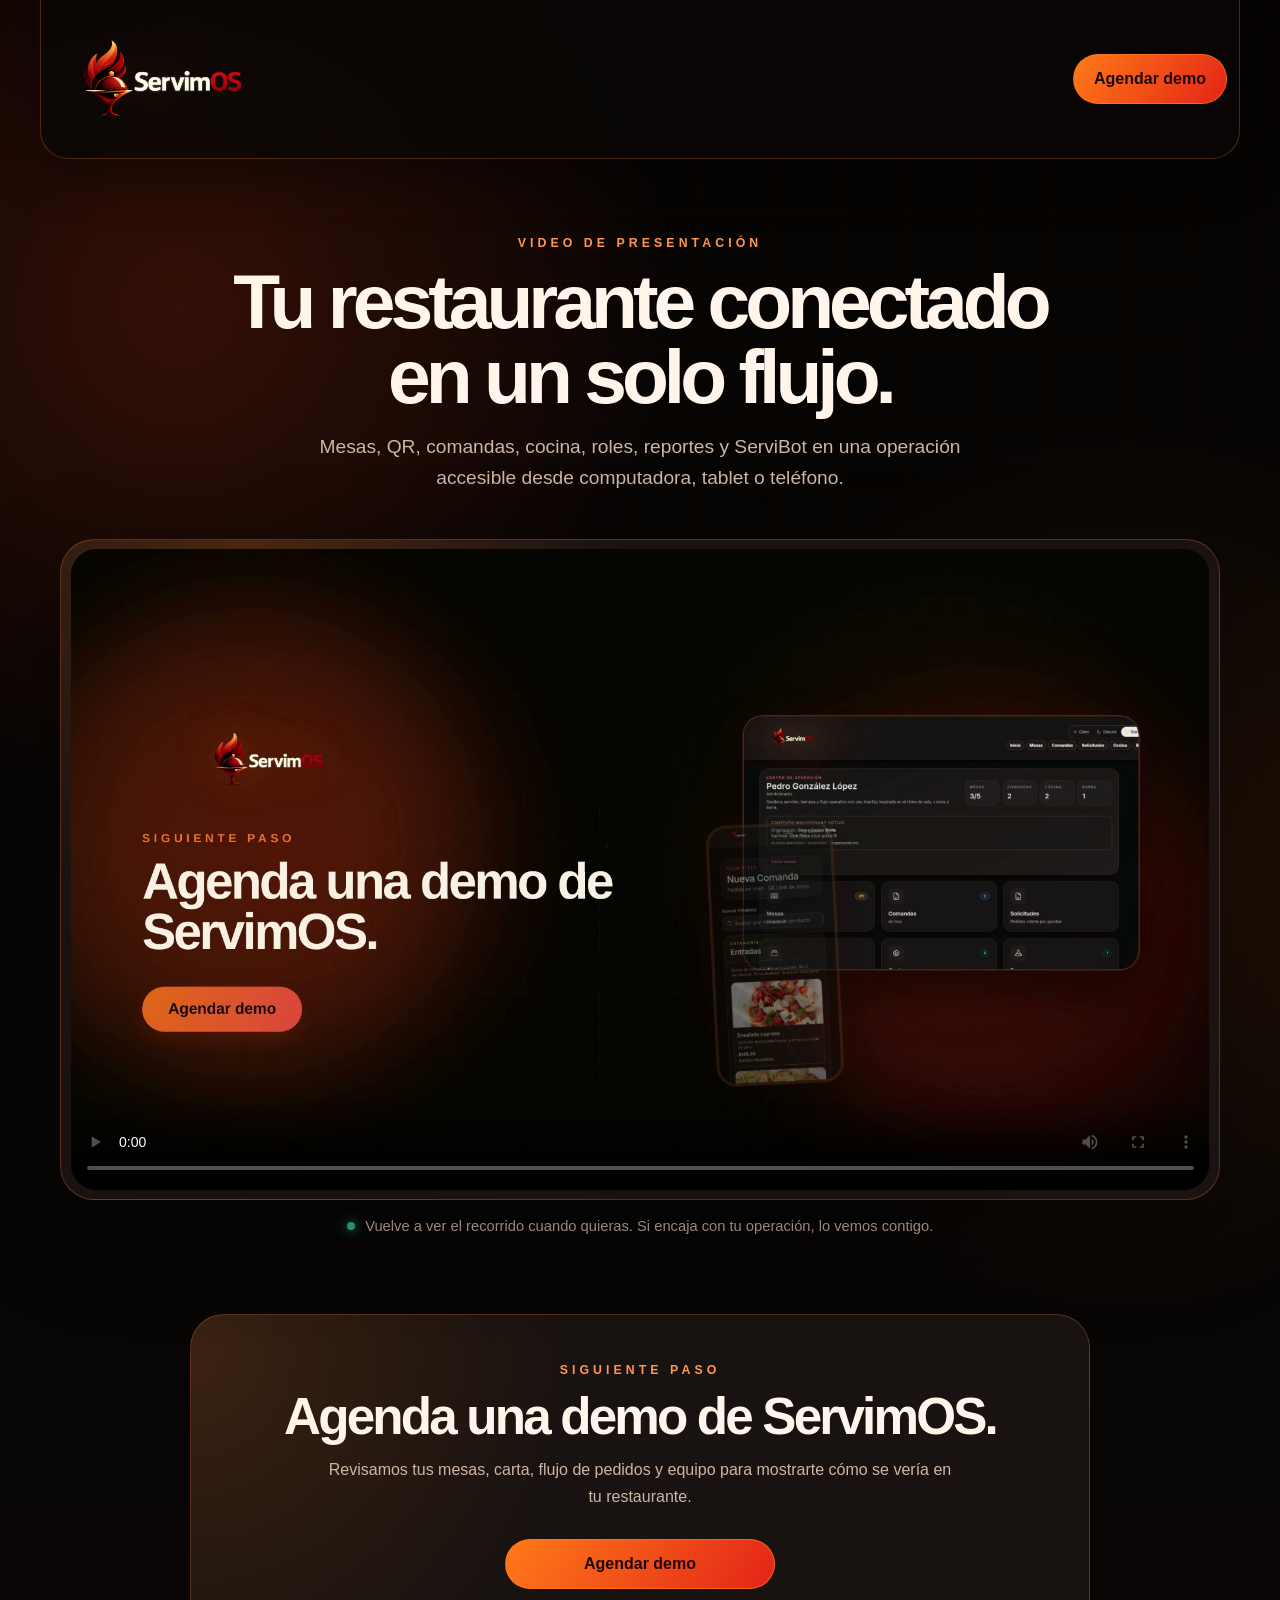
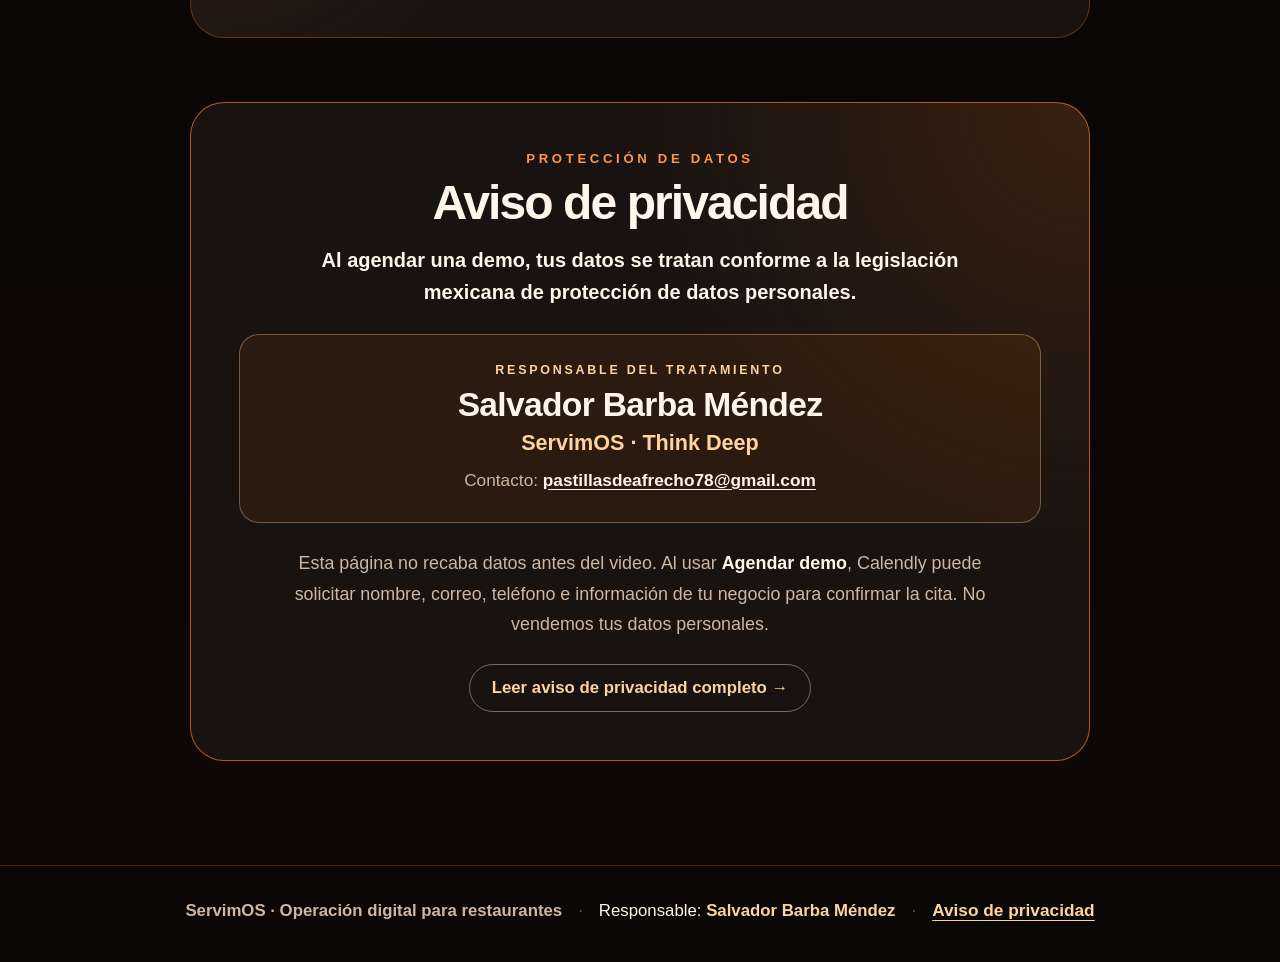
==== commit a7f0ae82: "feat(landing): aviso de privacidad más visible y profesional Destaca al responsable con tipografía g" ====
--- a/index.html
+++ b/index.html
@@ -67,11 +67,40 @@
           Agendar demo
         </a>
       </section>
+
+      <section class="privacy-notice" aria-labelledby="privacy-heading">
+        <p class="privacy-kicker">Protección de datos</p>
+        <h2 id="privacy-heading">Aviso de privacidad</h2>
+        <p class="privacy-lead">
+          Al agendar una demo, tus datos se tratan conforme a la legislación mexicana de protección de
+          datos personales.
+        </p>
+        <div class="privacy-responsible">
+          <p class="privacy-label">Responsable del tratamiento</p>
+          <p class="privacy-name">Salvador Barba Méndez</p>
+          <p class="privacy-brand">ServimOS · Think Deep</p>
+          <p class="privacy-contact">
+            Contacto:
+            <a href="mailto:pastillasdeafrecho78@gmail.com">pastillasdeafrecho78@gmail.com</a>
+          </p>
+        </div>
+        <p class="privacy-summary">
+          Esta página no recaba datos antes del video. Al usar <strong>Agendar demo</strong>, Calendly
+          puede solicitar nombre, correo, teléfono e información de tu negocio para confirmar la cita.
+          No vendemos tus datos personales.
+        </p>
+        <a class="privacy-link" href="./privacidad.html">Leer aviso de privacidad completo →</a>
+      </section>
     </main>
 
     <footer class="site-footer">
-      <span>ServimOS · Operación digital para restaurantes</span>
-      <a href="./privacidad.html">Aviso de privacidad</a>
+      <span class="footer-brand">ServimOS · Operación digital para restaurantes</span>
+      <span class="footer-divider" aria-hidden="true">·</span>
+      <span class="footer-responsible">
+        Responsable: <strong>Salvador Barba Méndez</strong>
+      </span>
+      <span class="footer-divider" aria-hidden="true">·</span>
+      <a class="footer-privacy-link" href="./privacidad.html">Aviso de privacidad</a>
     </footer>
 
     <script src="./script.js"></script>
--- a/styles.css
+++ b/styles.css
@@ -198,19 +198,137 @@
   line-height: 1.65;
 }
 .conversion-cta { min-width: min(270px, 100%); }
+
+.privacy-notice {
+  max-width: 900px;
+  margin: clamp(2.5rem, 6vw, 4rem) auto 0;
+  padding: clamp(1.8rem, 4.5vw, 3rem);
+  border: 1px solid var(--line-strong);
+  border-radius: clamp(22px, 3vw, 34px);
+  background:
+    radial-gradient(circle at 100% 0%, rgba(255, 122, 24, 0.14), transparent 42%),
+    var(--panel-strong);
+  text-align: center;
+}
+.privacy-kicker {
+  margin-bottom: 0.75rem;
+  color: #ff9552;
+  font-size: 0.82rem;
+  font-weight: 900;
+  letter-spacing: 0.28em;
+  text-transform: uppercase;
+}
+.privacy-notice h2 {
+  margin-bottom: 1rem;
+  font-size: clamp(1.85rem, 4.2vw, 3rem);
+  font-weight: 900;
+  line-height: 1.05;
+  letter-spacing: -0.04em;
+}
+.privacy-lead {
+  max-width: 680px;
+  margin: 0 auto 1.6rem;
+  color: var(--text);
+  font-size: clamp(1.05rem, 2vw, 1.25rem);
+  font-weight: 600;
+  line-height: 1.6;
+}
+.privacy-responsible {
+  margin: 0 auto 1.6rem;
+  padding: clamp(1.2rem, 3vw, 1.75rem) clamp(1.4rem, 4vw, 2.2rem);
+  border: 1px solid rgba(255, 210, 160, 0.35);
+  border-radius: 20px;
+  background: rgba(255, 122, 24, 0.08);
+}
+.privacy-label {
+  margin-bottom: 0.55rem;
+  color: var(--gold);
+  font-size: 0.78rem;
+  font-weight: 900;
+  letter-spacing: 0.22em;
+  text-transform: uppercase;
+}
+.privacy-name {
+  margin-bottom: 0.35rem;
+  color: var(--text);
+  font-size: clamp(1.45rem, 3.5vw, 2.1rem);
+  font-weight: 900;
+  letter-spacing: -0.02em;
+  line-height: 1.15;
+}
+.privacy-brand {
+  margin-bottom: 0.75rem;
+  color: var(--gold);
+  font-size: clamp(1.05rem, 2.2vw, 1.35rem);
+  font-weight: 800;
+}
+.privacy-contact {
+  margin: 0;
+  color: var(--muted);
+  font-size: clamp(0.95rem, 1.8vw, 1.08rem);
+  line-height: 1.5;
+}
+.privacy-contact a {
+  color: var(--text);
+  font-weight: 800;
+  text-decoration: underline;
+  text-underline-offset: 3px;
+}
+.privacy-summary {
+  max-width: 720px;
+  margin: 0 auto 1.5rem;
+  color: var(--muted);
+  font-size: clamp(0.98rem, 1.9vw, 1.12rem);
+  line-height: 1.7;
+}
+.privacy-summary strong { color: var(--text); font-weight: 800; }
+.privacy-link {
+  display: inline-flex;
+  align-items: center;
+  justify-content: center;
+  min-height: 48px;
+  padding: 0.75rem 1.35rem;
+  border: 1px solid rgba(255, 210, 160, 0.45);
+  border-radius: 999px;
+  color: var(--gold);
+  font-size: clamp(0.95rem, 1.8vw, 1.05rem);
+  font-weight: 800;
+  transition: border-color 160ms ease, background 160ms ease, transform 160ms ease;
+}
+.privacy-link:hover {
+  border-color: var(--line-strong);
+  background: rgba(255, 122, 24, 0.12);
+  transform: translateY(-1px);
+}
+
 .site-footer {
   display: flex;
   flex-wrap: wrap;
+  align-items: center;
   justify-content: center;
-  gap: 0.65rem 1.4rem;
-  padding: 0 1rem 2.2rem;
-  color: var(--muted);
-  font-size: 0.88rem;
-}
-.site-footer a {
-  color: var(--gold);
+  gap: 0.5rem 1rem;
+  margin-top: clamp(2rem, 5vw, 3rem);
+  padding: clamp(1.4rem, 3vw, 2rem) clamp(1rem, 3vw, 2rem) 2.4rem;
+  border-top: 1px solid var(--line);
+  background: rgba(9, 7, 6, 0.55);
+  color: var(--muted);
+  font-size: clamp(0.92rem, 1.7vw, 1.05rem);
+  line-height: 1.5;
+  text-align: center;
+}
+.footer-brand { font-weight: 600; }
+.footer-responsible { color: var(--text); }
+.footer-responsible strong {
+  color: var(--gold);
+  font-weight: 900;
+}
+.footer-divider { color: rgba(206, 182, 164, 0.45); }
+.footer-privacy-link {
+  color: var(--gold);
+  font-size: clamp(0.95rem, 1.8vw, 1.08rem);
+  font-weight: 800;
   text-decoration: underline;
-  text-underline-offset: 3px;
+  text-underline-offset: 4px;
 }
 
 .legal-page {
@@ -224,21 +342,62 @@
   padding: clamp(1.4rem, 4vw, 2.8rem);
   background: var(--panel);
 }
-.legal-card h1 { font-size: clamp(2.1rem, 5vw, 3.7rem); }
+.legal-card h1 {
+  font-size: clamp(2.1rem, 5vw, 3.7rem);
+  font-weight: 900;
+  letter-spacing: -0.04em;
+}
 .legal-card h2 {
-  margin: 2rem 0 0.65rem;
-  color: var(--gold);
-  font-size: clamp(1.2rem, 3vw, 1.5rem);
+  margin: 2rem 0 0.75rem;
+  color: var(--gold);
+  font-size: clamp(1.35rem, 3.2vw, 1.75rem);
+  font-weight: 900;
+  letter-spacing: -0.02em;
 }
 .legal-card p,
 .legal-card li {
   color: var(--muted);
-  font-size: 1rem;
-  line-height: 1.65;
-}
-.legal-card strong { color: var(--text); }
+  font-size: clamp(1rem, 1.9vw, 1.12rem);
+  line-height: 1.7;
+}
+.legal-card strong {
+  color: var(--text);
+  font-weight: 900;
+}
+.legal-card .legal-responsible {
+  margin: 1.5rem 0 0;
+  padding: 1.35rem 1.5rem;
+  border: 1px solid rgba(255, 210, 160, 0.35);
+  border-radius: 18px;
+  background: rgba(255, 122, 24, 0.08);
+}
+.legal-card .legal-responsible-name {
+  display: block;
+  margin-bottom: 0.35rem;
+  color: var(--text);
+  font-size: clamp(1.35rem, 3vw, 1.85rem);
+  font-weight: 900;
+}
+.legal-card .legal-responsible-brand {
+  display: block;
+  margin-bottom: 0.65rem;
+  color: var(--gold);
+  font-size: clamp(1.05rem, 2vw, 1.25rem);
+  font-weight: 800;
+}
+.legal-card a {
+  color: var(--gold);
+  font-weight: 800;
+  text-decoration: underline;
+  text-underline-offset: 3px;
+}
 .legal-card ul { padding-left: 1.25rem; }
-.legal-toplink { display: inline-flex; margin-bottom: 1.5rem; color: var(--gold); }
+.legal-toplink {
+  display: inline-flex;
+  margin-bottom: 1.5rem;
+  color: var(--gold);
+  font-weight: 800;
+}
 
 @media (max-width: 640px) {
   .site-header { padding: 0 0.45rem; }
@@ -246,4 +405,6 @@
   .header-cta { min-height: 44px; padding: 0.68rem 0.8rem; font-size: 0.88rem; }
   .funnel { width: min(100% - 1rem, 1240px); }
   .replay-copy { align-items: flex-start; font-size: 0.86rem; }
-}
+  .footer-divider { display: none; }
+  .site-footer { flex-direction: column; gap: 0.65rem; }
+}
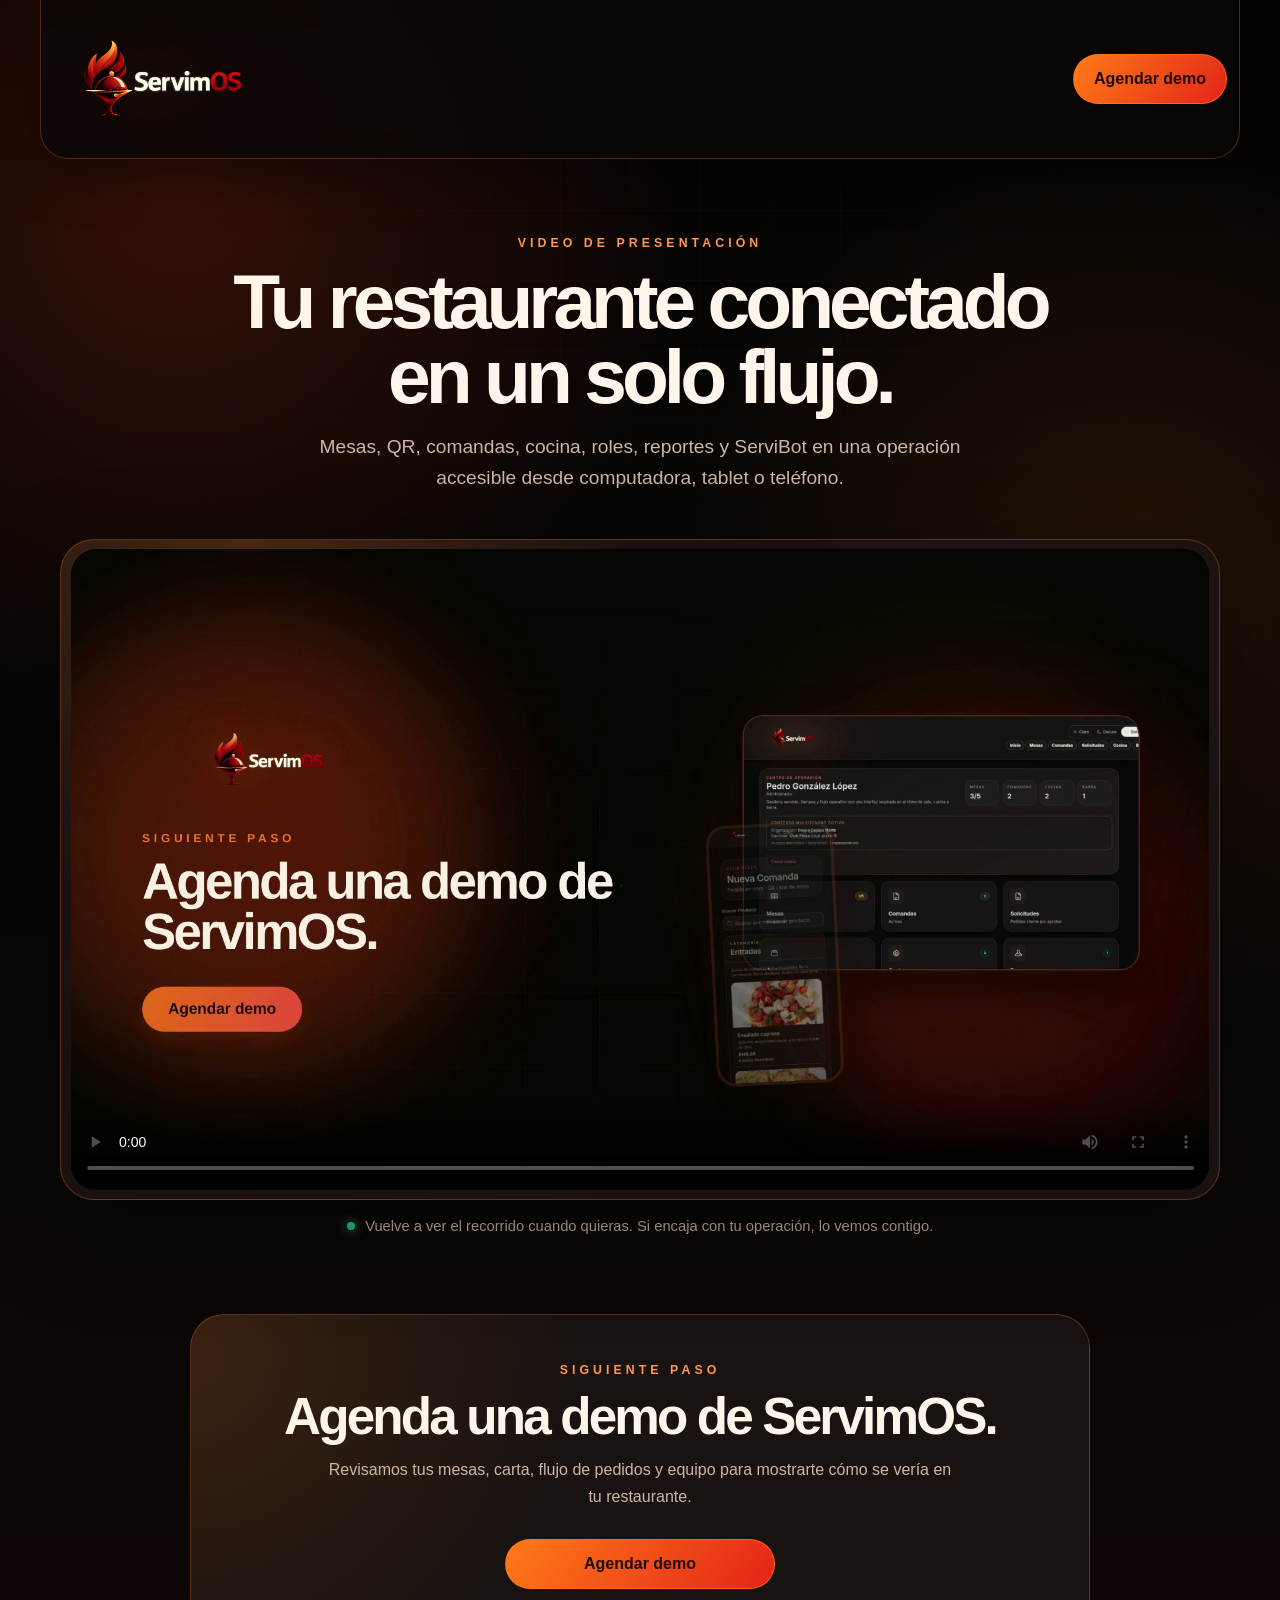
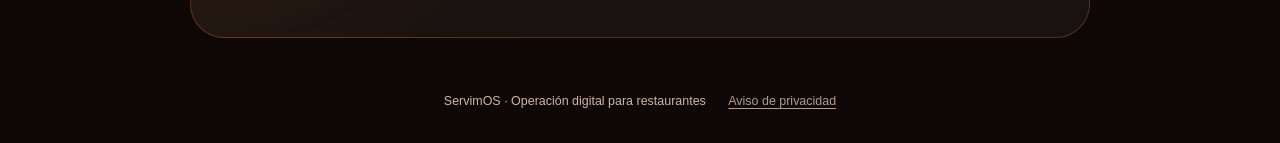
==== commit 5ad54dea: "fix(landing): aviso de privacidad discreto, sin nombre en la página principal Quita la sección desta" ====
--- a/index.html
+++ b/index.html
@@ -67,40 +67,11 @@
           Agendar demo
         </a>
       </section>
-
-      <section class="privacy-notice" aria-labelledby="privacy-heading">
-        <p class="privacy-kicker">Protección de datos</p>
-        <h2 id="privacy-heading">Aviso de privacidad</h2>
-        <p class="privacy-lead">
-          Al agendar una demo, tus datos se tratan conforme a la legislación mexicana de protección de
-          datos personales.
-        </p>
-        <div class="privacy-responsible">
-          <p class="privacy-label">Responsable del tratamiento</p>
-          <p class="privacy-name">Salvador Barba Méndez</p>
-          <p class="privacy-brand">ServimOS · Think Deep</p>
-          <p class="privacy-contact">
-            Contacto:
-            <a href="mailto:pastillasdeafrecho78@gmail.com">pastillasdeafrecho78@gmail.com</a>
-          </p>
-        </div>
-        <p class="privacy-summary">
-          Esta página no recaba datos antes del video. Al usar <strong>Agendar demo</strong>, Calendly
-          puede solicitar nombre, correo, teléfono e información de tu negocio para confirmar la cita.
-          No vendemos tus datos personales.
-        </p>
-        <a class="privacy-link" href="./privacidad.html">Leer aviso de privacidad completo →</a>
-      </section>
     </main>
 
     <footer class="site-footer">
-      <span class="footer-brand">ServimOS · Operación digital para restaurantes</span>
-      <span class="footer-divider" aria-hidden="true">·</span>
-      <span class="footer-responsible">
-        Responsable: <strong>Salvador Barba Méndez</strong>
-      </span>
-      <span class="footer-divider" aria-hidden="true">·</span>
-      <a class="footer-privacy-link" href="./privacidad.html">Aviso de privacidad</a>
+      <span>ServimOS · Operación digital para restaurantes</span>
+      <a href="./privacidad.html">Aviso de privacidad</a>
     </footer>
 
     <script src="./script.js"></script>
--- a/styles.css
+++ b/styles.css
@@ -198,137 +198,19 @@
   line-height: 1.65;
 }
 .conversion-cta { min-width: min(270px, 100%); }
-
-.privacy-notice {
-  max-width: 900px;
-  margin: clamp(2.5rem, 6vw, 4rem) auto 0;
-  padding: clamp(1.8rem, 4.5vw, 3rem);
-  border: 1px solid var(--line-strong);
-  border-radius: clamp(22px, 3vw, 34px);
-  background:
-    radial-gradient(circle at 100% 0%, rgba(255, 122, 24, 0.14), transparent 42%),
-    var(--panel-strong);
-  text-align: center;
-}
-.privacy-kicker {
-  margin-bottom: 0.75rem;
-  color: #ff9552;
-  font-size: 0.82rem;
-  font-weight: 900;
-  letter-spacing: 0.28em;
-  text-transform: uppercase;
-}
-.privacy-notice h2 {
-  margin-bottom: 1rem;
-  font-size: clamp(1.85rem, 4.2vw, 3rem);
-  font-weight: 900;
-  line-height: 1.05;
-  letter-spacing: -0.04em;
-}
-.privacy-lead {
-  max-width: 680px;
-  margin: 0 auto 1.6rem;
-  color: var(--text);
-  font-size: clamp(1.05rem, 2vw, 1.25rem);
-  font-weight: 600;
-  line-height: 1.6;
-}
-.privacy-responsible {
-  margin: 0 auto 1.6rem;
-  padding: clamp(1.2rem, 3vw, 1.75rem) clamp(1.4rem, 4vw, 2.2rem);
-  border: 1px solid rgba(255, 210, 160, 0.35);
-  border-radius: 20px;
-  background: rgba(255, 122, 24, 0.08);
-}
-.privacy-label {
-  margin-bottom: 0.55rem;
-  color: var(--gold);
-  font-size: 0.78rem;
-  font-weight: 900;
-  letter-spacing: 0.22em;
-  text-transform: uppercase;
-}
-.privacy-name {
-  margin-bottom: 0.35rem;
-  color: var(--text);
-  font-size: clamp(1.45rem, 3.5vw, 2.1rem);
-  font-weight: 900;
-  letter-spacing: -0.02em;
-  line-height: 1.15;
-}
-.privacy-brand {
-  margin-bottom: 0.75rem;
-  color: var(--gold);
-  font-size: clamp(1.05rem, 2.2vw, 1.35rem);
-  font-weight: 800;
-}
-.privacy-contact {
-  margin: 0;
-  color: var(--muted);
-  font-size: clamp(0.95rem, 1.8vw, 1.08rem);
-  line-height: 1.5;
-}
-.privacy-contact a {
-  color: var(--text);
-  font-weight: 800;
-  text-decoration: underline;
-  text-underline-offset: 3px;
-}
-.privacy-summary {
-  max-width: 720px;
-  margin: 0 auto 1.5rem;
-  color: var(--muted);
-  font-size: clamp(0.98rem, 1.9vw, 1.12rem);
-  line-height: 1.7;
-}
-.privacy-summary strong { color: var(--text); font-weight: 800; }
-.privacy-link {
-  display: inline-flex;
-  align-items: center;
-  justify-content: center;
-  min-height: 48px;
-  padding: 0.75rem 1.35rem;
-  border: 1px solid rgba(255, 210, 160, 0.45);
-  border-radius: 999px;
-  color: var(--gold);
-  font-size: clamp(0.95rem, 1.8vw, 1.05rem);
-  font-weight: 800;
-  transition: border-color 160ms ease, background 160ms ease, transform 160ms ease;
-}
-.privacy-link:hover {
-  border-color: var(--line-strong);
-  background: rgba(255, 122, 24, 0.12);
-  transform: translateY(-1px);
-}
-
 .site-footer {
   display: flex;
   flex-wrap: wrap;
-  align-items: center;
   justify-content: center;
-  gap: 0.5rem 1rem;
-  margin-top: clamp(2rem, 5vw, 3rem);
-  padding: clamp(1.4rem, 3vw, 2rem) clamp(1rem, 3vw, 2rem) 2.4rem;
-  border-top: 1px solid var(--line);
-  background: rgba(9, 7, 6, 0.55);
-  color: var(--muted);
-  font-size: clamp(0.92rem, 1.7vw, 1.05rem);
-  line-height: 1.5;
-  text-align: center;
-}
-.footer-brand { font-weight: 600; }
-.footer-responsible { color: var(--text); }
-.footer-responsible strong {
-  color: var(--gold);
-  font-weight: 900;
-}
-.footer-divider { color: rgba(206, 182, 164, 0.45); }
-.footer-privacy-link {
-  color: var(--gold);
-  font-size: clamp(0.95rem, 1.8vw, 1.08rem);
-  font-weight: 800;
+  gap: 0.65rem 1.4rem;
+  padding: 0 1rem 2.2rem;
+  color: var(--muted);
+  font-size: 0.78rem;
+}
+.site-footer a {
+  color: rgba(206, 182, 164, 0.85);
   text-decoration: underline;
-  text-underline-offset: 4px;
+  text-underline-offset: 3px;
 }
 
 .legal-page {
@@ -343,51 +225,26 @@
   background: var(--panel);
 }
 .legal-card h1 {
-  font-size: clamp(2.1rem, 5vw, 3.7rem);
-  font-weight: 900;
-  letter-spacing: -0.04em;
+  font-size: clamp(1.6rem, 4vw, 2.4rem);
+  font-weight: 700;
 }
 .legal-card h2 {
-  margin: 2rem 0 0.75rem;
-  color: var(--gold);
-  font-size: clamp(1.35rem, 3.2vw, 1.75rem);
-  font-weight: 900;
-  letter-spacing: -0.02em;
+  margin: 1.75rem 0 0.5rem;
+  color: var(--muted);
+  font-size: 0.82rem;
+  font-weight: 700;
+  letter-spacing: 0.08em;
+  text-transform: uppercase;
 }
 .legal-card p,
 .legal-card li {
   color: var(--muted);
-  font-size: clamp(1rem, 1.9vw, 1.12rem);
-  line-height: 1.7;
-}
-.legal-card strong {
-  color: var(--text);
-  font-weight: 900;
-}
-.legal-card .legal-responsible {
-  margin: 1.5rem 0 0;
-  padding: 1.35rem 1.5rem;
-  border: 1px solid rgba(255, 210, 160, 0.35);
-  border-radius: 18px;
-  background: rgba(255, 122, 24, 0.08);
-}
-.legal-card .legal-responsible-name {
-  display: block;
-  margin-bottom: 0.35rem;
-  color: var(--text);
-  font-size: clamp(1.35rem, 3vw, 1.85rem);
-  font-weight: 900;
-}
-.legal-card .legal-responsible-brand {
-  display: block;
-  margin-bottom: 0.65rem;
-  color: var(--gold);
-  font-size: clamp(1.05rem, 2vw, 1.25rem);
-  font-weight: 800;
-}
+  font-size: 0.84rem;
+  line-height: 1.65;
+}
+.legal-card strong { font-weight: 600; color: var(--muted); }
 .legal-card a {
-  color: var(--gold);
-  font-weight: 800;
+  color: rgba(206, 182, 164, 0.9);
   text-decoration: underline;
   text-underline-offset: 3px;
 }
@@ -395,8 +252,12 @@
 .legal-toplink {
   display: inline-flex;
   margin-bottom: 1.5rem;
-  color: var(--gold);
-  font-weight: 800;
+  color: rgba(206, 182, 164, 0.85);
+  font-size: 0.82rem;
+}
+.legal-card .eyebrow {
+  font-size: 0.68rem;
+  letter-spacing: 0.28em;
 }
 
 @media (max-width: 640px) {
@@ -405,6 +266,4 @@
   .header-cta { min-height: 44px; padding: 0.68rem 0.8rem; font-size: 0.88rem; }
   .funnel { width: min(100% - 1rem, 1240px); }
   .replay-copy { align-items: flex-start; font-size: 0.86rem; }
-  .footer-divider { display: none; }
-  .site-footer { flex-direction: column; gap: 0.65rem; }
-}
+}
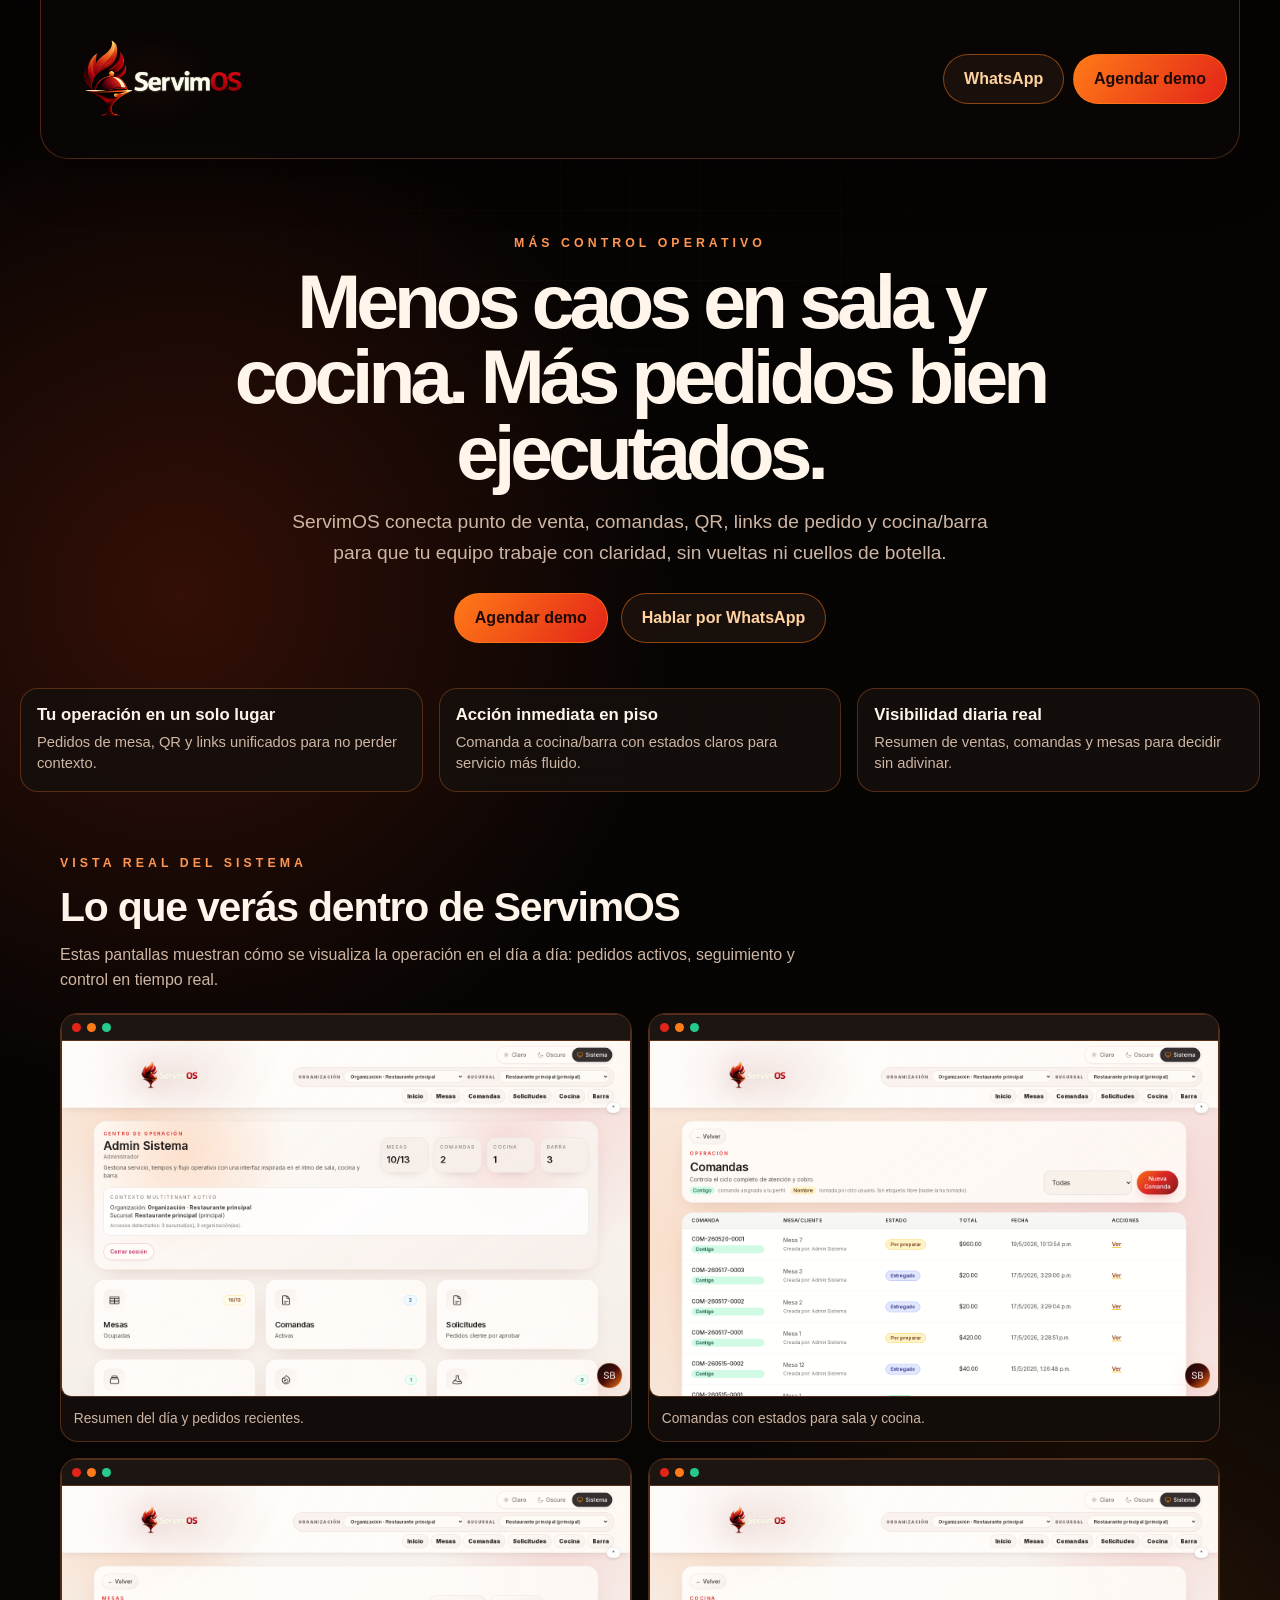
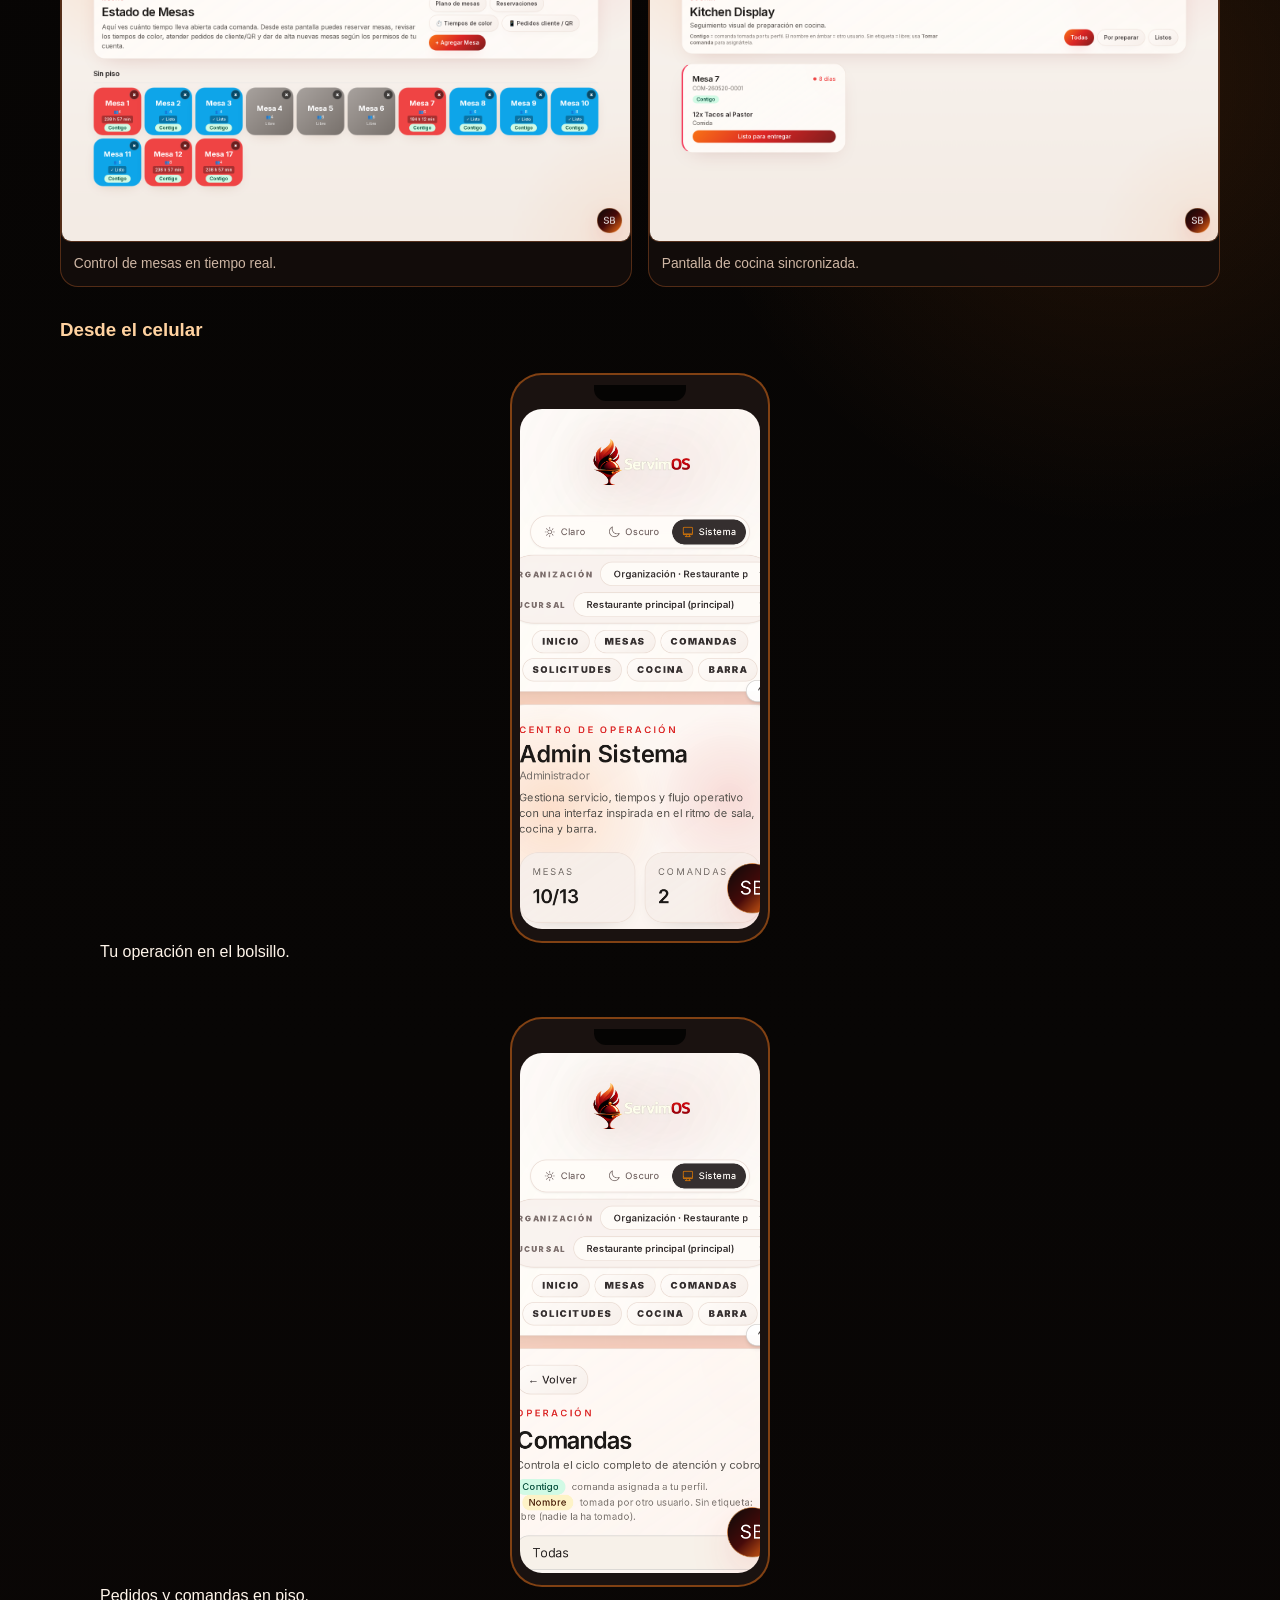
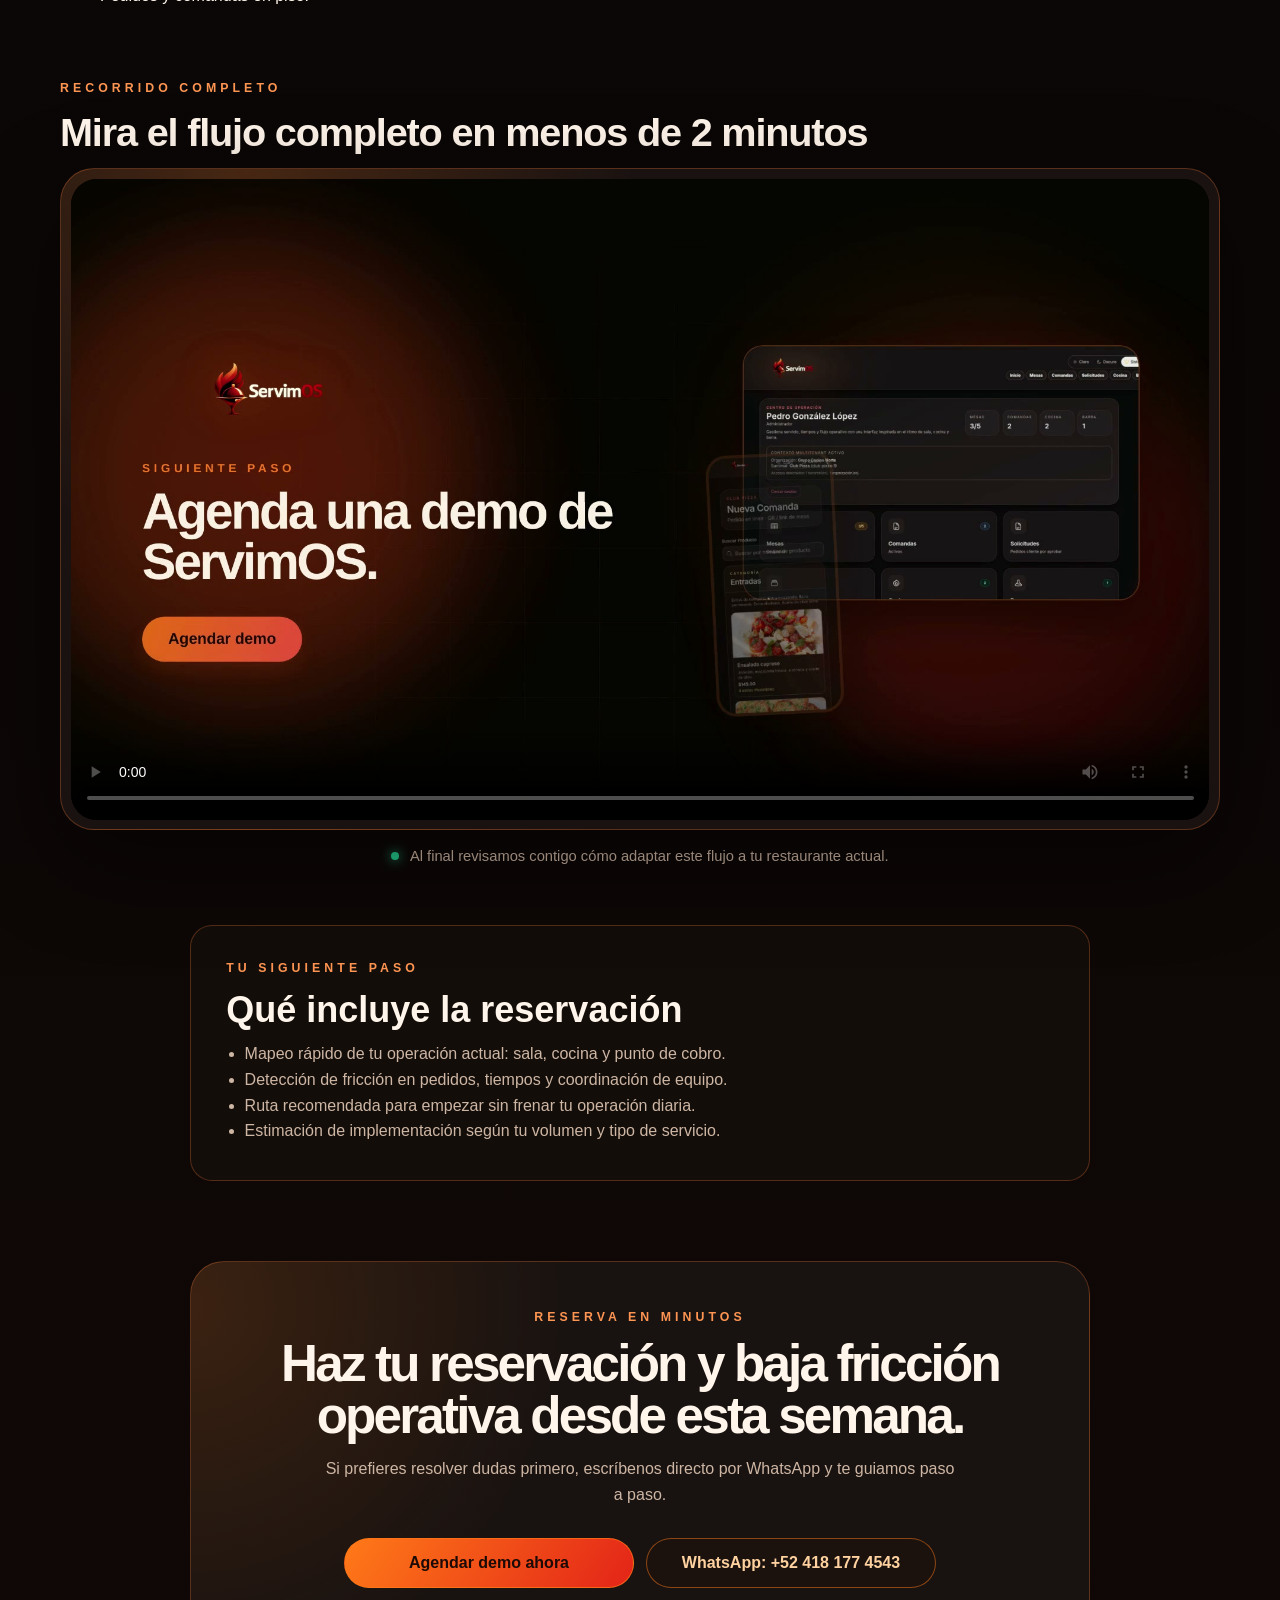
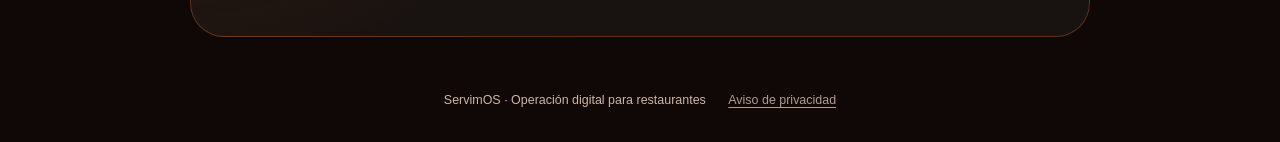
==== commit 4d0643e6: "feat(landing): reforzar funnel, evidencia visual y medición de conversiones Actualiza la landing est" ====
--- a/index.html
+++ b/index.html
@@ -6,8 +6,30 @@
     <title>ServimOS | Mira la operación en acción</title>
     <meta
       name="description"
+      content="Descubre cómo ServimOS conecta pedidos, mesas, QR, cocina, barra y reportes para operar con menos caos. Agenda una demo para tu restaurante."
+    />
+    <link rel="canonical" href="https://servimos.online/" />
+    <meta property="og:locale" content="es_MX" />
+    <meta property="og:type" content="website" />
+    <meta property="og:site_name" content="ServimOS" />
+    <meta property="og:title" content="ServimOS | Mira la operación en acción" />
+    <meta
+      property="og:description"
       content="Mira cómo ServimOS conecta mesas, QR, cocina, permisos, reportes y asistencia operativa. Agenda una demo para tu restaurante."
     />
+    <meta property="og:url" content="https://servimos.online/" />
+    <meta property="og:image" content="https://servimos.online/assets/servimos-anuncio-poster.jpg" />
+    <meta property="og:image:secure_url" content="https://servimos.online/assets/servimos-anuncio-poster.jpg" />
+    <meta property="og:image:type" content="image/jpeg" />
+    <meta property="og:image:width" content="1200" />
+    <meta property="og:image:height" content="630" />
+    <meta name="twitter:card" content="summary_large_image" />
+    <meta name="twitter:title" content="ServimOS | Mira la operación en acción" />
+    <meta
+      name="twitter:description"
+      content="Pedidos, mesas, QR, cocina y reportes en un solo flujo para tu restaurante."
+    />
+    <meta name="twitter:image" content="https://servimos.online/assets/servimos-anuncio-poster.jpg" />
     <link rel="icon" href="./assets/icon.png" />
     <link rel="stylesheet" href="./styles.css" />
   </head>
@@ -17,55 +39,167 @@
         <a class="brand" href="#video" aria-label="ServimOS inicio">
           <img src="./assets/servimos-logo.png" alt="ServimOS" />
         </a>
-        <a
-          class="button primary header-cta"
-          href="https://calendly.com/pastillasdeafrecho78/demo-servimos"
-          target="_blank"
-          rel="noopener noreferrer"
-        >
-          Agendar demo
-        </a>
+        <div class="header-actions">
+          <a
+            class="button ghost header-cta"
+            href="https://wa.me/524181774543?text=Hola%2C%20quiero%20informaci%C3%B3n%20sobre%20ServimOS"
+            target="_blank"
+            rel="noopener noreferrer"
+            data-cta="whatsapp-header"
+          >
+            WhatsApp
+          </a>
+          <a
+            class="button primary header-cta"
+            href="https://calendly.com/pastillasdeafrecho78/demo-servimos"
+            target="_blank"
+            rel="noopener noreferrer"
+            data-cta="reserva-header"
+          >
+            Agendar demo
+          </a>
+        </div>
       </div>
     </header>
 
     <main id="video" class="funnel">
       <section class="intro">
-        <p class="eyebrow">Video de presentación</p>
-        <h1>Tu restaurante conectado en un solo flujo.</h1>
+        <p class="eyebrow">Más control operativo</p>
+        <h1>Menos caos en sala y cocina. Más pedidos bien ejecutados.</h1>
         <p class="lead">
-          Mesas, QR, comandas, cocina, roles, reportes y ServiBot en una operación accesible desde
-          computadora, tablet o teléfono.
+          ServimOS conecta punto de venta, comandas, QR, links de pedido y cocina/barra para que tu
+          equipo trabaje con claridad, sin vueltas ni cuellos de botella.
         </p>
-      </section>
-
-      <section class="video-stage" aria-label="Anuncio ServimOS">
+        <div class="intro-ctas">
+          <a
+            class="button primary"
+            href="https://calendly.com/pastillasdeafrecho78/demo-servimos"
+            target="_blank"
+            rel="noopener noreferrer"
+            data-cta="reserva-hero"
+          >
+            Agendar demo
+          </a>
+          <a
+            class="button ghost"
+            href="https://wa.me/524181774543?text=Hola%2C%20quiero%20ver%20si%20ServimOS%20encaja%20en%20mi%20restaurante"
+            target="_blank"
+            rel="noopener noreferrer"
+            data-cta="whatsapp-hero"
+          >
+            Hablar por WhatsApp
+          </a>
+        </div>
+      </section>
+
+      <section class="value-strip" aria-label="Propuesta de valor">
+        <article>
+          <h2>Tu operación en un solo lugar</h2>
+          <p>Pedidos de mesa, QR y links unificados para no perder contexto.</p>
+        </article>
+        <article>
+          <h2>Acción inmediata en piso</h2>
+          <p>Comanda a cocina/barra con estados claros para servicio más fluido.</p>
+        </article>
+        <article>
+          <h2>Visibilidad diaria real</h2>
+          <p>Resumen de ventas, comandas y mesas para decidir sin adivinar.</p>
+        </article>
+      </section>
+
+      <section class="evidence" id="evidencia" aria-label="Evidencia del producto">
+        <p class="eyebrow">Vista real del sistema</p>
+        <h2>Lo que verás dentro de ServimOS</h2>
+        <p class="section-copy">
+          Estas pantallas muestran cómo se visualiza la operación en el día a día: pedidos activos,
+          seguimiento y control en tiempo real.
+        </p>
+        <div class="evidence-grid desktop-shots">
+          <figure>
+            <div class="browser-frame"><div class="browser-chrome"><span></span><span></span><span></span></div><img src="./assets/screenshots/dashboard-desktop.png" alt="Dashboard ServimOS" loading="lazy" /></div>
+            <figcaption>Resumen del día y pedidos recientes.</figcaption>
+          </figure>
+          <figure>
+            <div class="browser-frame"><div class="browser-chrome"><span></span><span></span><span></span></div><img src="./assets/screenshots/comandas-desktop.png" alt="Comandas ServimOS" loading="lazy" /></div>
+            <figcaption>Comandas con estados para sala y cocina.</figcaption>
+          </figure>
+          <figure>
+            <div class="browser-frame"><div class="browser-chrome"><span></span><span></span><span></span></div><img src="./assets/screenshots/mesas-desktop.png" alt="Mesas ServimOS" loading="lazy" /></div>
+            <figcaption>Control de mesas en tiempo real.</figcaption>
+          </figure>
+          <figure>
+            <div class="browser-frame"><div class="browser-chrome"><span></span><span></span><span></span></div><img src="./assets/screenshots/cocina-desktop.png" alt="Cocina KDS ServimOS" loading="lazy" /></div>
+            <figcaption>Pantalla de cocina sincronizada.</figcaption>
+          </figure>
+        </div>
+        <div class="mobile-shots">
+          <h3>Desde el celular</h3>
+          <div class="mobile-grid">
+            <figure>
+              <div class="phone-frame"><div class="phone-notch"></div><img src="./assets/screenshots/dashboard-mobile.png" alt="ServimOS en móvil" loading="lazy" /></div>
+              <figcaption>Tu operación en el bolsillo.</figcaption>
+            </figure>
+            <figure>
+              <div class="phone-frame"><div class="phone-notch"></div><img src="./assets/screenshots/comandas-mobile.png" alt="Comandas en móvil" loading="lazy" /></div>
+              <figcaption>Pedidos y comandas en piso.</figcaption>
+            </figure>
+          </div>
+        </div>
+      </section>
+
+      <section class="video-stage" aria-label="Recorrido en video de ServimOS">
+        <p class="eyebrow">Recorrido completo</p>
+        <h2>Mira el flujo completo en menos de 2 minutos</h2>
         <div class="video-shell">
-          <video controls playsinline preload="metadata" poster="./assets/servimos-anuncio-poster.jpg">
+          <video id="servimos-video" controls playsinline preload="metadata" poster="./assets/servimos-anuncio-poster.jpg">
             <source src="./assets/servimos-anuncio-facebook.mp4" type="video/mp4" />
             Tu navegador no puede reproducir este video.
           </video>
         </div>
         <div class="replay-copy">
           <span class="status-dot" aria-hidden="true"></span>
-          Vuelve a ver el recorrido cuando quieras. Si encaja con tu operación, lo vemos contigo.
-        </div>
+          Al final revisamos contigo cómo adaptar este flujo a tu restaurante actual.
+        </div>
+      </section>
+
+      <section class="diagnostic-scope" aria-label="Qué revisamos contigo">
+        <p class="eyebrow">Tu siguiente paso</p>
+        <h2>Qué incluye la reservación</h2>
+        <ul>
+          <li>Mapeo rápido de tu operación actual: sala, cocina y punto de cobro.</li>
+          <li>Detección de fricción en pedidos, tiempos y coordinación de equipo.</li>
+          <li>Ruta recomendada para empezar sin frenar tu operación diaria.</li>
+          <li>Estimación de implementación según tu volumen y tipo de servicio.</li>
+        </ul>
       </section>
 
       <section class="conversion">
-        <p class="eyebrow">Siguiente paso</p>
-        <h2>Agenda una demo de ServimOS.</h2>
+        <p class="eyebrow">Reserva en minutos</p>
+        <h2>Haz tu reservación y baja fricción operativa desde esta semana.</h2>
         <p>
-          Revisamos tus mesas, carta, flujo de pedidos y equipo para mostrarte cómo se vería en tu
-          restaurante.
+          Si prefieres resolver dudas primero, escríbenos directo por WhatsApp y te guiamos paso a
+          paso.
         </p>
-        <a
-          class="button primary conversion-cta"
-          href="https://calendly.com/pastillasdeafrecho78/demo-servimos"
-          target="_blank"
-          rel="noopener noreferrer"
-        >
-          Agendar demo
-        </a>
+        <div class="conversion-ctas">
+          <a
+            class="button primary conversion-cta"
+            href="https://calendly.com/pastillasdeafrecho78/demo-servimos"
+            target="_blank"
+            rel="noopener noreferrer"
+            data-cta="reserva-final"
+          >
+            Agendar demo ahora
+          </a>
+          <a
+            class="button ghost conversion-cta"
+            href="https://wa.me/524181774543?text=Hola%2C%20quiero%20informaci%C3%B3n%20sobre%20ServimOS"
+            target="_blank"
+            rel="noopener noreferrer"
+            data-cta="whatsapp-final"
+          >
+            WhatsApp: +52 418 177 4543
+          </a>
+        </div>
       </section>
     </main>
 
--- a/styles.css
+++ b/styles.css
@@ -96,12 +96,22 @@
   background: linear-gradient(125deg, var(--orange), var(--red));
   color: #1d0905;
 }
+.button.ghost {
+  border-color: rgba(255, 122, 24, 0.5);
+  background: rgba(29, 19, 15, 0.85);
+  color: var(--gold);
+}
 .button:hover {
   border-color: var(--line-strong);
   box-shadow: 0 0 34px rgba(255, 97, 26, 0.24);
   transform: translateY(-1px);
 }
 .header-cta { white-space: nowrap; }
+.header-actions {
+  display: flex;
+  align-items: center;
+  gap: 0.55rem;
+}
 
 .funnel {
   width: min(1240px, calc(100% - 2rem));
@@ -112,6 +122,13 @@
   max-width: 850px;
   margin: 0 auto clamp(1.8rem, 4vw, 2.8rem);
   text-align: center;
+}
+.intro-ctas {
+  display: flex;
+  flex-wrap: wrap;
+  gap: 0.8rem;
+  justify-content: center;
+  margin-top: 1.5rem;
 }
 .eyebrow {
   margin-bottom: 0.9rem;
@@ -127,6 +144,122 @@
   line-height: 0.98;
   letter-spacing: -0.065em;
 }
+.value-strip {
+  display: grid;
+  grid-template-columns: repeat(3, minmax(0, 1fr));
+  gap: 1rem;
+  margin: 0 auto clamp(2.6rem, 6vw, 4rem);
+}
+.value-strip article {
+  border: 1px solid var(--line);
+  border-radius: 18px;
+  padding: 1rem;
+  background: rgba(22, 16, 13, 0.85);
+}
+.value-strip h2 {
+  margin: 0 0 0.45rem;
+  font-size: 1.05rem;
+}
+.value-strip p {
+  margin: 0;
+  color: var(--muted);
+  font-size: 0.92rem;
+  line-height: 1.45;
+}
+.evidence {
+  max-width: 1160px;
+  margin: 0 auto clamp(2.4rem, 6vw, 3.8rem);
+}
+.evidence > h2 {
+  margin-bottom: 0.65rem;
+  font-size: clamp(1.7rem, 3.2vw, 2.6rem);
+  letter-spacing: -0.03em;
+}
+.section-copy {
+  max-width: 760px;
+  color: var(--muted);
+  line-height: 1.6;
+  margin-bottom: 1.25rem;
+}
+.evidence-grid {
+  display: grid;
+  grid-template-columns: repeat(3, minmax(0, 1fr));
+  gap: 1rem;
+}
+.evidence-grid figure {
+  margin: 0;
+  border: 1px solid var(--line);
+  border-radius: 18px;
+  overflow: hidden;
+  background: rgba(20, 14, 12, 0.86);
+}
+.evidence-grid img,
+.browser-frame img,
+.phone-frame img {
+  width: 100%;
+  aspect-ratio: 16 / 10;
+  object-fit: cover;
+  object-position: top;
+  display: block;
+}
+.browser-frame {
+  border: 1px solid var(--line);
+  border-radius: 14px 14px 10px 10px;
+  overflow: hidden;
+  background: #121010;
+}
+.browser-chrome {
+  display: flex;
+  gap: 6px;
+  padding: 8px 10px;
+  background: #1c1512;
+  border-bottom: 1px solid var(--line);
+}
+.browser-chrome span {
+  width: 9px;
+  height: 9px;
+  border-radius: 50%;
+  background: #4a3f3a;
+}
+.browser-chrome span:nth-child(1) { background: #e32418; }
+.browser-chrome span:nth-child(2) { background: #ff7a18; }
+.browser-chrome span:nth-child(3) { background: #25cb8e; }
+.mobile-shots { margin-top: 2rem; }
+.mobile-shots h3 { margin: 0 0 1rem; color: var(--gold); }
+.mobile-grid {
+  display: flex;
+  flex-wrap: wrap;
+  gap: 1.5rem;
+  justify-content: center;
+}
+.phone-frame {
+  width: min(260px, 100%);
+  margin: 0 auto;
+  padding: 10px 8px 12px;
+  border-radius: 32px;
+  border: 2px solid rgba(255, 122, 24, 0.45);
+  background: #1a1210;
+}
+.phone-notch {
+  width: 38%;
+  height: 16px;
+  margin: 0 auto 8px;
+  border-radius: 0 0 12px 12px;
+  background: #050403;
+}
+.phone-frame img {
+  aspect-ratio: 9 / 19.5;
+  border-radius: 22px;
+}
+.desktop-shots {
+  grid-template-columns: repeat(2, minmax(0, 1fr));
+}
+.evidence-grid figcaption {
+  padding: 0.75rem 0.8rem;
+  color: var(--muted);
+  font-size: 0.86rem;
+  line-height: 1.45;
+}
 .lead {
   max-width: 700px;
   margin: 0 auto;
@@ -136,7 +269,12 @@
 }
 .video-stage {
   max-width: 1160px;
-  margin: 0 auto;
+  margin: 0 auto clamp(2.4rem, 6vw, 3.8rem);
+}
+.video-stage > h2 {
+  margin-bottom: 0.85rem;
+  font-size: clamp(1.7rem, 3.1vw, 2.5rem);
+  letter-spacing: -0.03em;
 }
 .video-shell {
   position: relative;
@@ -174,6 +312,24 @@
   background: #25cb8e;
   box-shadow: 0 0 12px #25cb8e;
 }
+.diagnostic-scope {
+  max-width: 900px;
+  margin: 0 auto clamp(2.8rem, 6vw, 4rem);
+  padding: clamp(1.4rem, 3vw, 2.2rem);
+  border: 1px solid var(--line);
+  border-radius: 22px;
+  background: rgba(21, 15, 12, 0.88);
+}
+.diagnostic-scope h2 {
+  margin-bottom: 0.6rem;
+  font-size: clamp(1.6rem, 3vw, 2.25rem);
+}
+.diagnostic-scope ul {
+  margin: 0;
+  padding-left: 1.15rem;
+  color: var(--muted);
+  line-height: 1.62;
+}
 .conversion {
   max-width: 900px;
   margin: clamp(3rem, 7vw, 5rem) auto 0;
@@ -197,7 +353,13 @@
   color: var(--muted);
   line-height: 1.65;
 }
-.conversion-cta { min-width: min(270px, 100%); }
+.conversion-ctas {
+  display: flex;
+  flex-wrap: wrap;
+  gap: 0.75rem;
+  justify-content: center;
+}
+.conversion-cta { min-width: min(290px, 100%); }
 .site-footer {
   display: flex;
   flex-wrap: wrap;
@@ -263,7 +425,14 @@
 @media (max-width: 640px) {
   .site-header { padding: 0 0.45rem; }
   .header-inner { padding-inline: 0.5rem; border-radius: 0 0 22px 22px; }
-  .header-cta { min-height: 44px; padding: 0.68rem 0.8rem; font-size: 0.88rem; }
+  .header-actions { width: 100%; justify-content: flex-end; }
+  .header-cta { min-height: 42px; padding: 0.55rem 0.72rem; font-size: 0.8rem; }
   .funnel { width: min(100% - 1rem, 1240px); }
+  .value-strip,
+  .evidence-grid { grid-template-columns: 1fr; }
+  .intro-ctas,
+  .conversion-ctas { flex-direction: column; }
+  .intro-ctas .button,
+  .conversion-ctas .button { width: 100%; }
   .replay-copy { align-items: flex-start; font-size: 0.86rem; }
 }
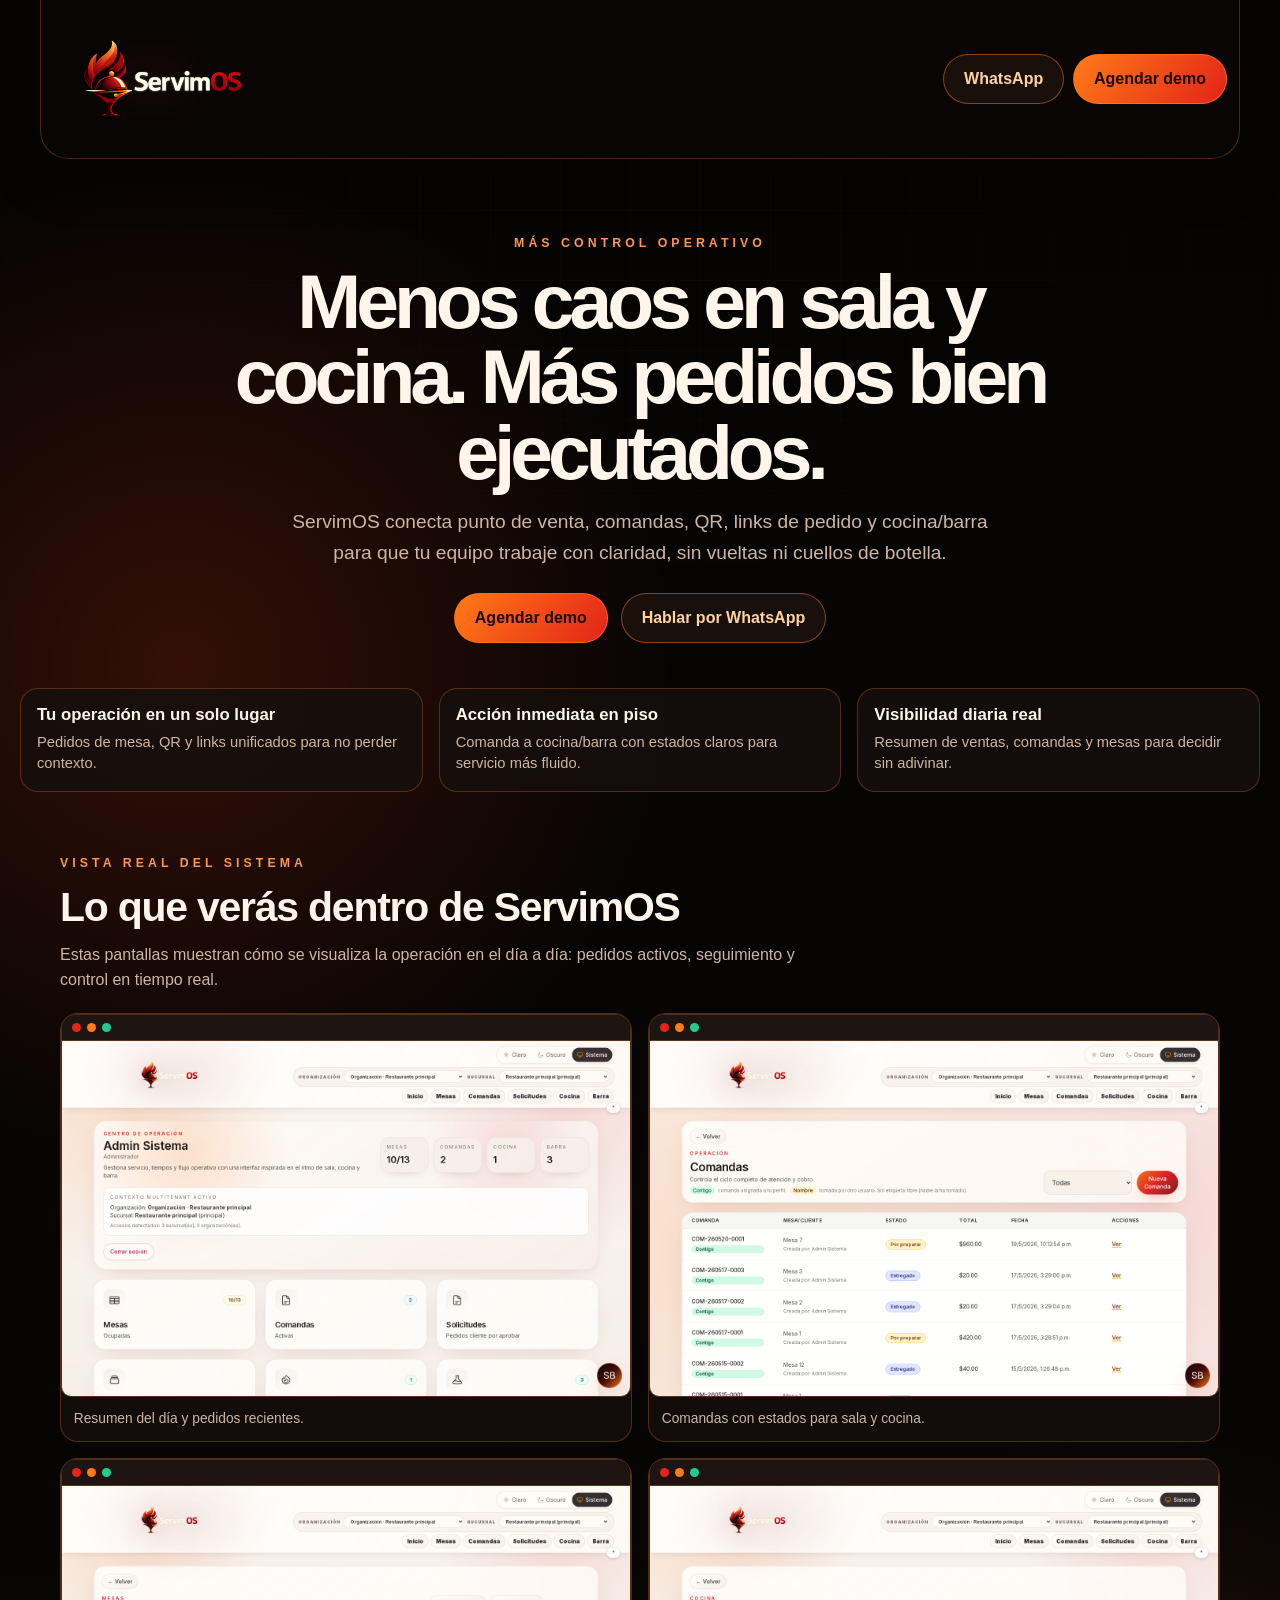
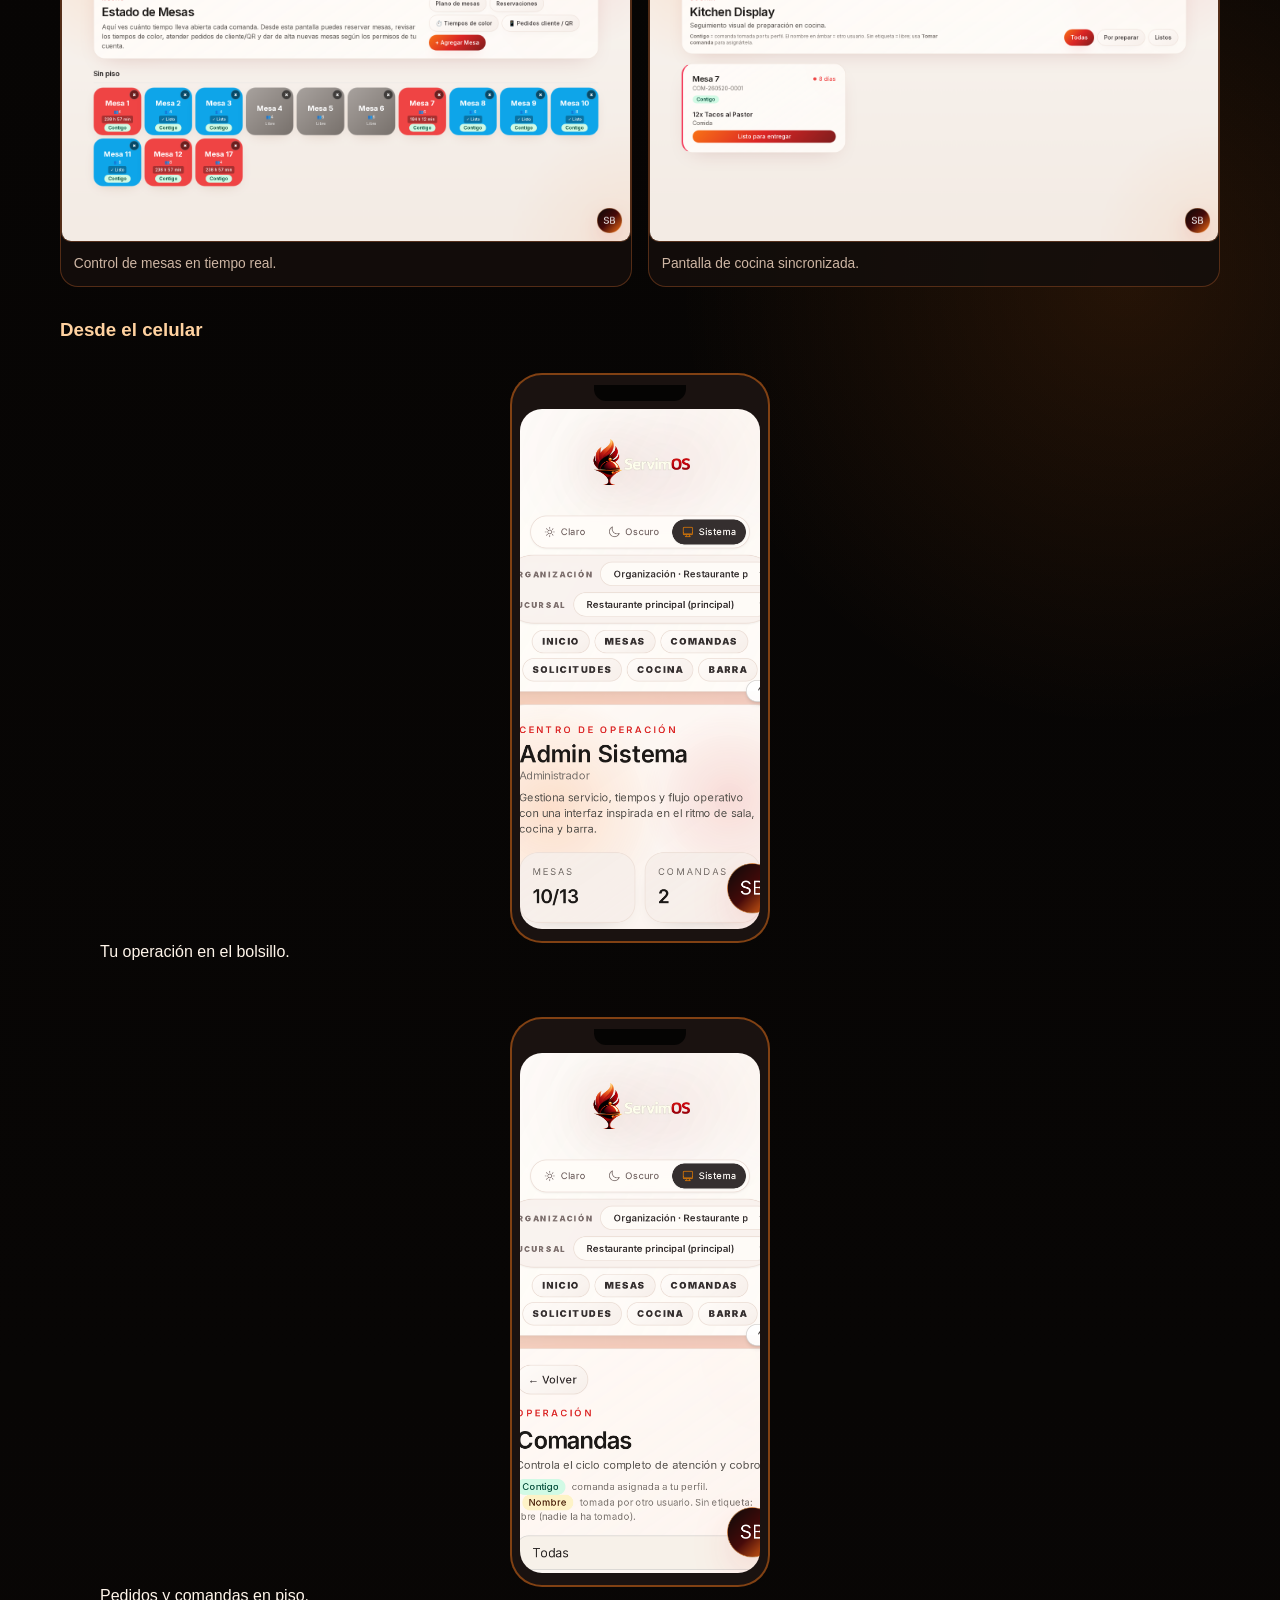
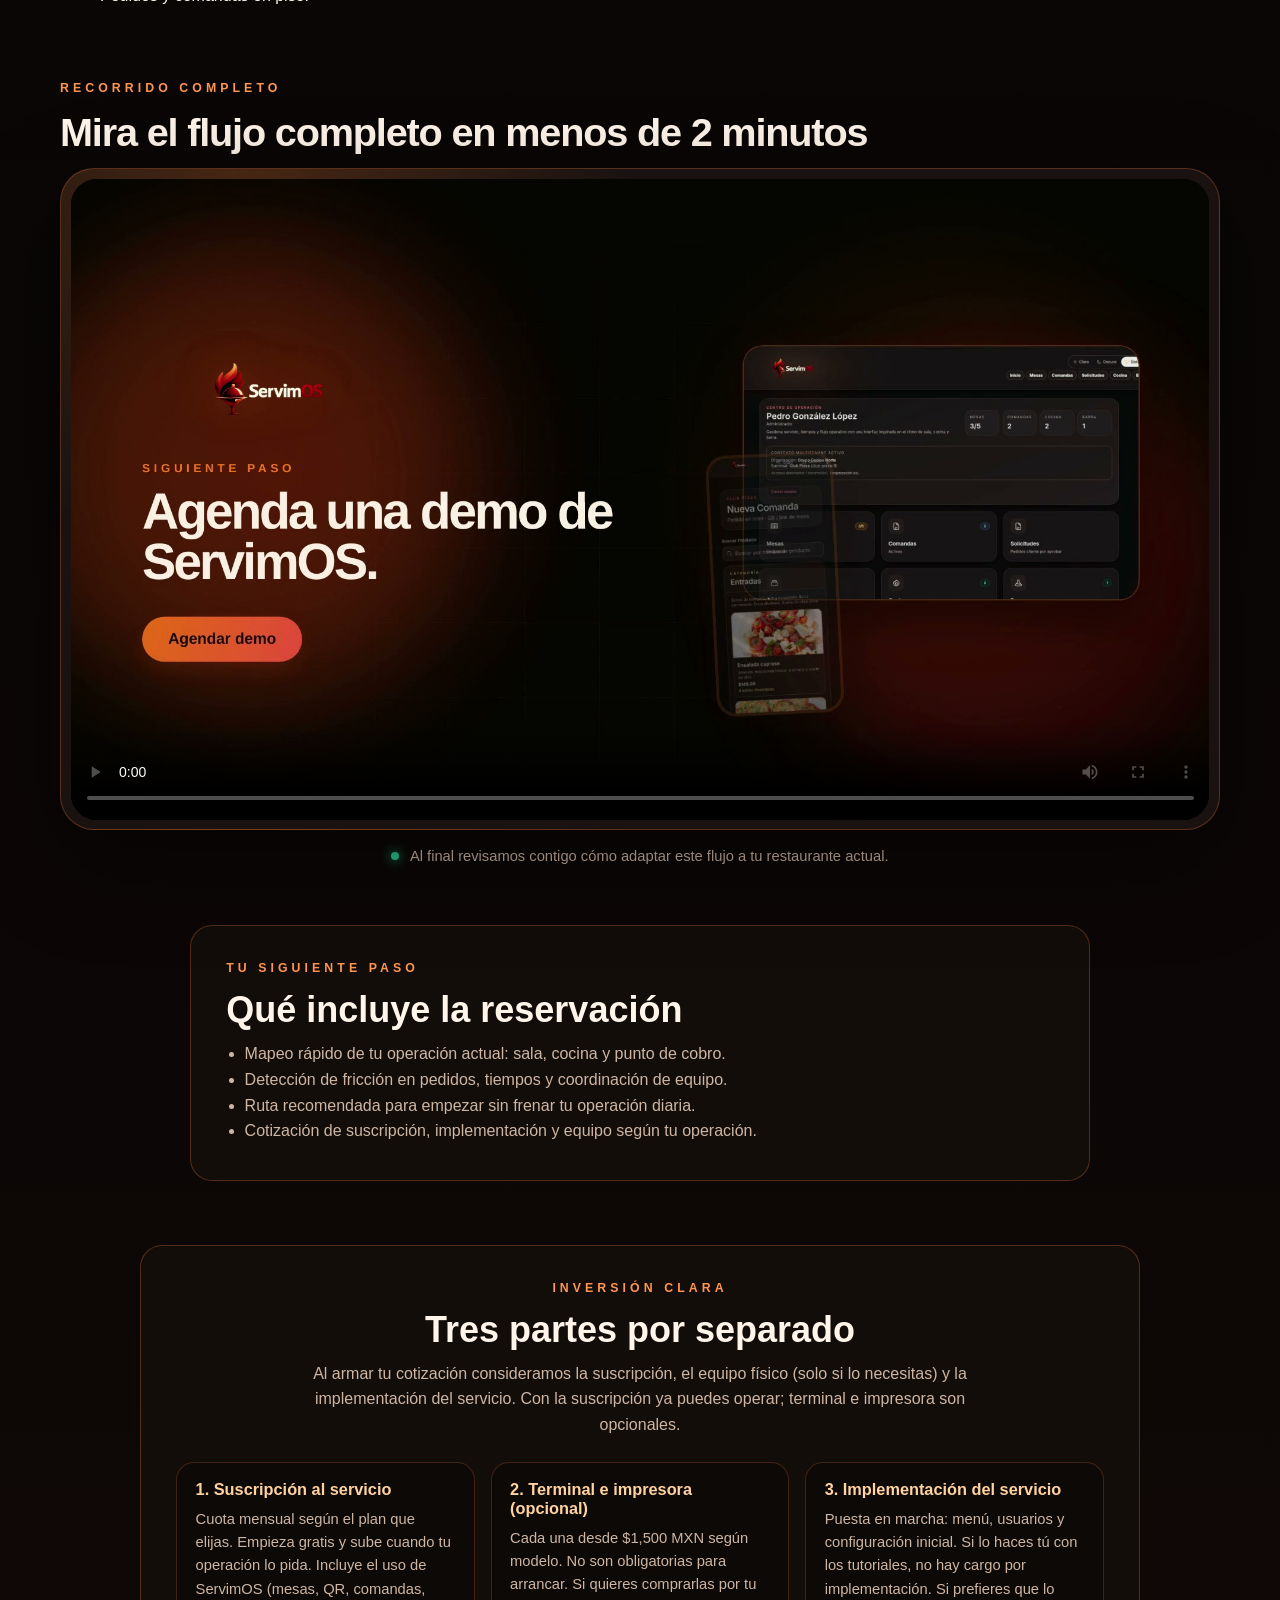
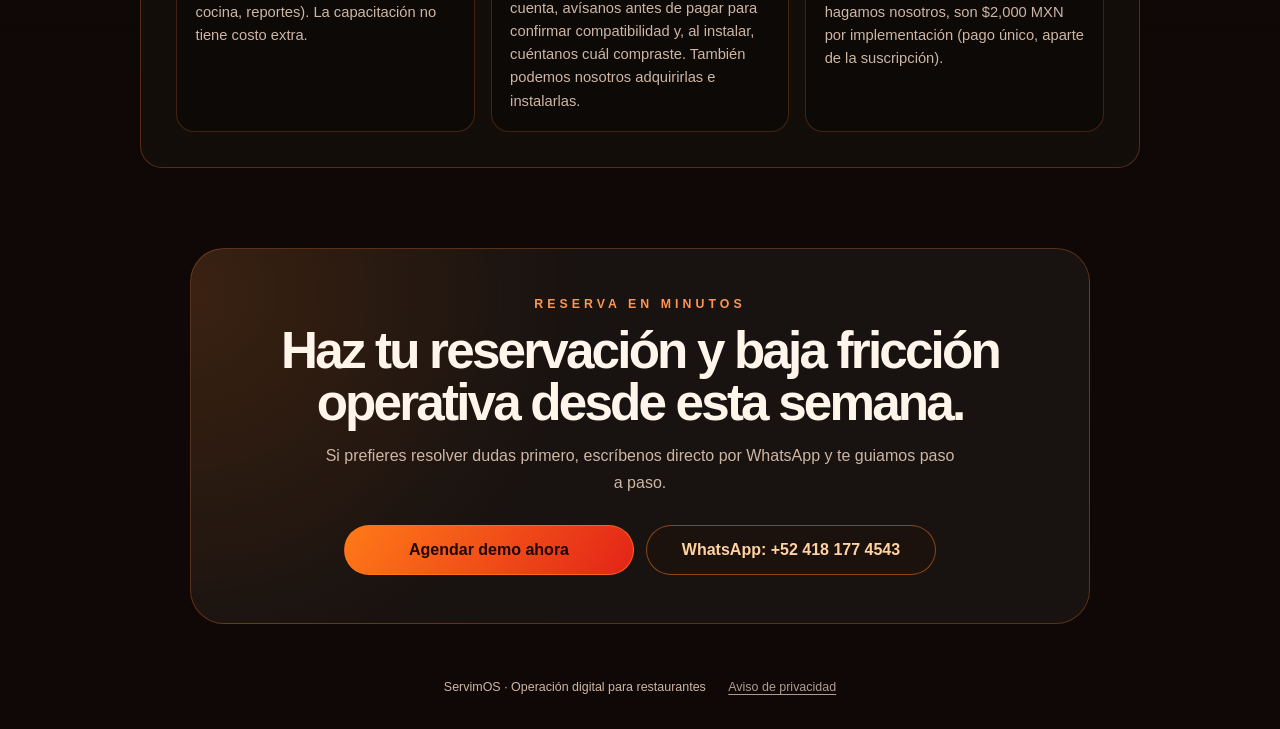
==== commit 9cd12518: "fix(landing): sección de precios en tres partes separadas Alinea la explicación con suscripción, ter" ====
--- a/index.html
+++ b/index.html
@@ -169,8 +169,44 @@
           <li>Mapeo rápido de tu operación actual: sala, cocina y punto de cobro.</li>
           <li>Detección de fricción en pedidos, tiempos y coordinación de equipo.</li>
           <li>Ruta recomendada para empezar sin frenar tu operación diaria.</li>
-          <li>Estimación de implementación según tu volumen y tipo de servicio.</li>
+          <li>Cotización de suscripción, implementación y equipo según tu operación.</li>
         </ul>
+      </section>
+
+      <section class="pricing-model" id="precios" aria-labelledby="precios-titulo">
+        <p class="eyebrow">Inversión clara</p>
+        <h2 id="precios-titulo">Tres partes por separado</h2>
+        <p class="section-copy">
+          Al armar tu cotización consideramos la suscripción, el equipo físico (solo si lo necesitas) y
+          la implementación del servicio. Con la suscripción ya puedes operar; terminal e impresora son
+          opcionales.
+        </p>
+        <div class="pricing-grid">
+          <article>
+            <h3>1. Suscripción al servicio</h3>
+            <p>
+              Cuota mensual según el plan que elijas. Empieza gratis y sube cuando tu operación lo pida.
+              Incluye el uso de ServimOS (mesas, QR, comandas, cocina, reportes). La capacitación no tiene
+              costo extra.
+            </p>
+          </article>
+          <article>
+            <h3>2. Terminal e impresora (opcional)</h3>
+            <p>
+              Cada una desde $1,500 MXN según modelo. No son obligatorias para arrancar. Si quieres
+              comprarlas por tu cuenta, avísanos antes de pagar para confirmar compatibilidad y, al
+              instalar, cuéntanos cuál compraste. También podemos nosotros adquirirlas e instalarlas.
+            </p>
+          </article>
+          <article>
+            <h3>3. Implementación del servicio</h3>
+            <p>
+              Puesta en marcha: menú, usuarios y configuración inicial. Si lo haces tú con los tutoriales,
+              no hay cargo por implementación. Si prefieres que lo hagamos nosotros, son $2,000 MXN por
+              implementación (pago único, aparte de la suscripción).
+            </p>
+          </article>
+        </div>
       </section>
 
       <section class="conversion">
--- a/styles.css
+++ b/styles.css
@@ -330,6 +330,46 @@
   color: var(--muted);
   line-height: 1.62;
 }
+.pricing-model {
+  max-width: 1000px;
+  margin: 0 auto clamp(2.8rem, 6vw, 4rem);
+  padding: clamp(1.4rem, 3vw, 2.2rem);
+  border: 1px solid var(--line);
+  border-radius: 22px;
+  background: rgba(21, 15, 12, 0.88);
+  text-align: center;
+}
+.pricing-model h2 {
+  margin-bottom: 0.6rem;
+  font-size: clamp(1.6rem, 3vw, 2.25rem);
+}
+.pricing-model > .section-copy {
+  max-width: 680px;
+  margin: 0 auto 1.5rem;
+}
+.pricing-grid {
+  display: grid;
+  grid-template-columns: repeat(3, minmax(0, 1fr));
+  gap: 1rem;
+  text-align: left;
+}
+.pricing-grid article {
+  padding: 1.1rem 1.15rem;
+  border: 1px solid rgba(255, 125, 56, 0.22);
+  border-radius: 18px;
+  background: rgba(12, 9, 8, 0.72);
+}
+.pricing-grid h3 {
+  margin: 0 0 0.55rem;
+  font-size: 1.02rem;
+  color: var(--gold);
+}
+.pricing-grid p {
+  margin: 0;
+  color: var(--muted);
+  font-size: 0.92rem;
+  line-height: 1.58;
+}
 .conversion {
   max-width: 900px;
   margin: clamp(3rem, 7vw, 5rem) auto 0;
@@ -429,7 +469,8 @@
   .header-cta { min-height: 42px; padding: 0.55rem 0.72rem; font-size: 0.8rem; }
   .funnel { width: min(100% - 1rem, 1240px); }
   .value-strip,
-  .evidence-grid { grid-template-columns: 1fr; }
+  .evidence-grid,
+  .pricing-grid { grid-template-columns: 1fr; }
   .intro-ctas,
   .conversion-ctas { flex-direction: column; }
   .intro-ctas .button,
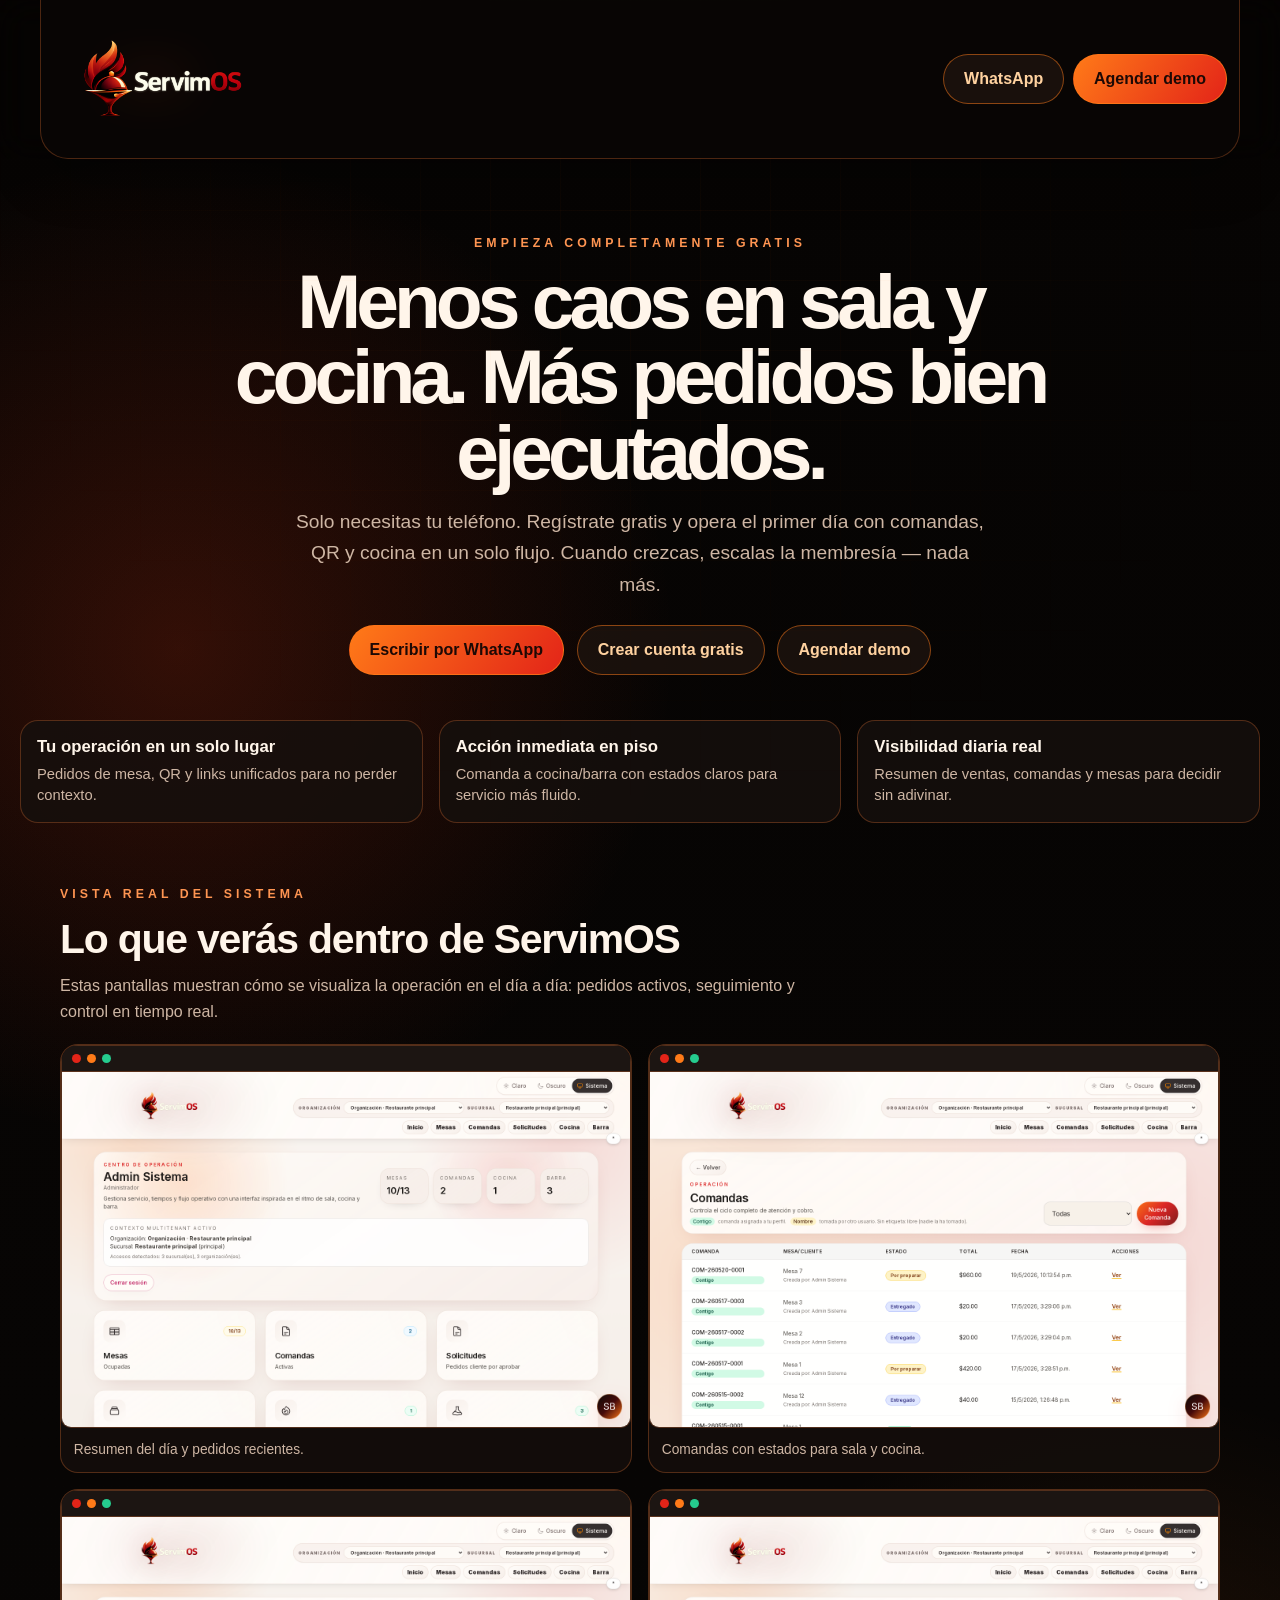
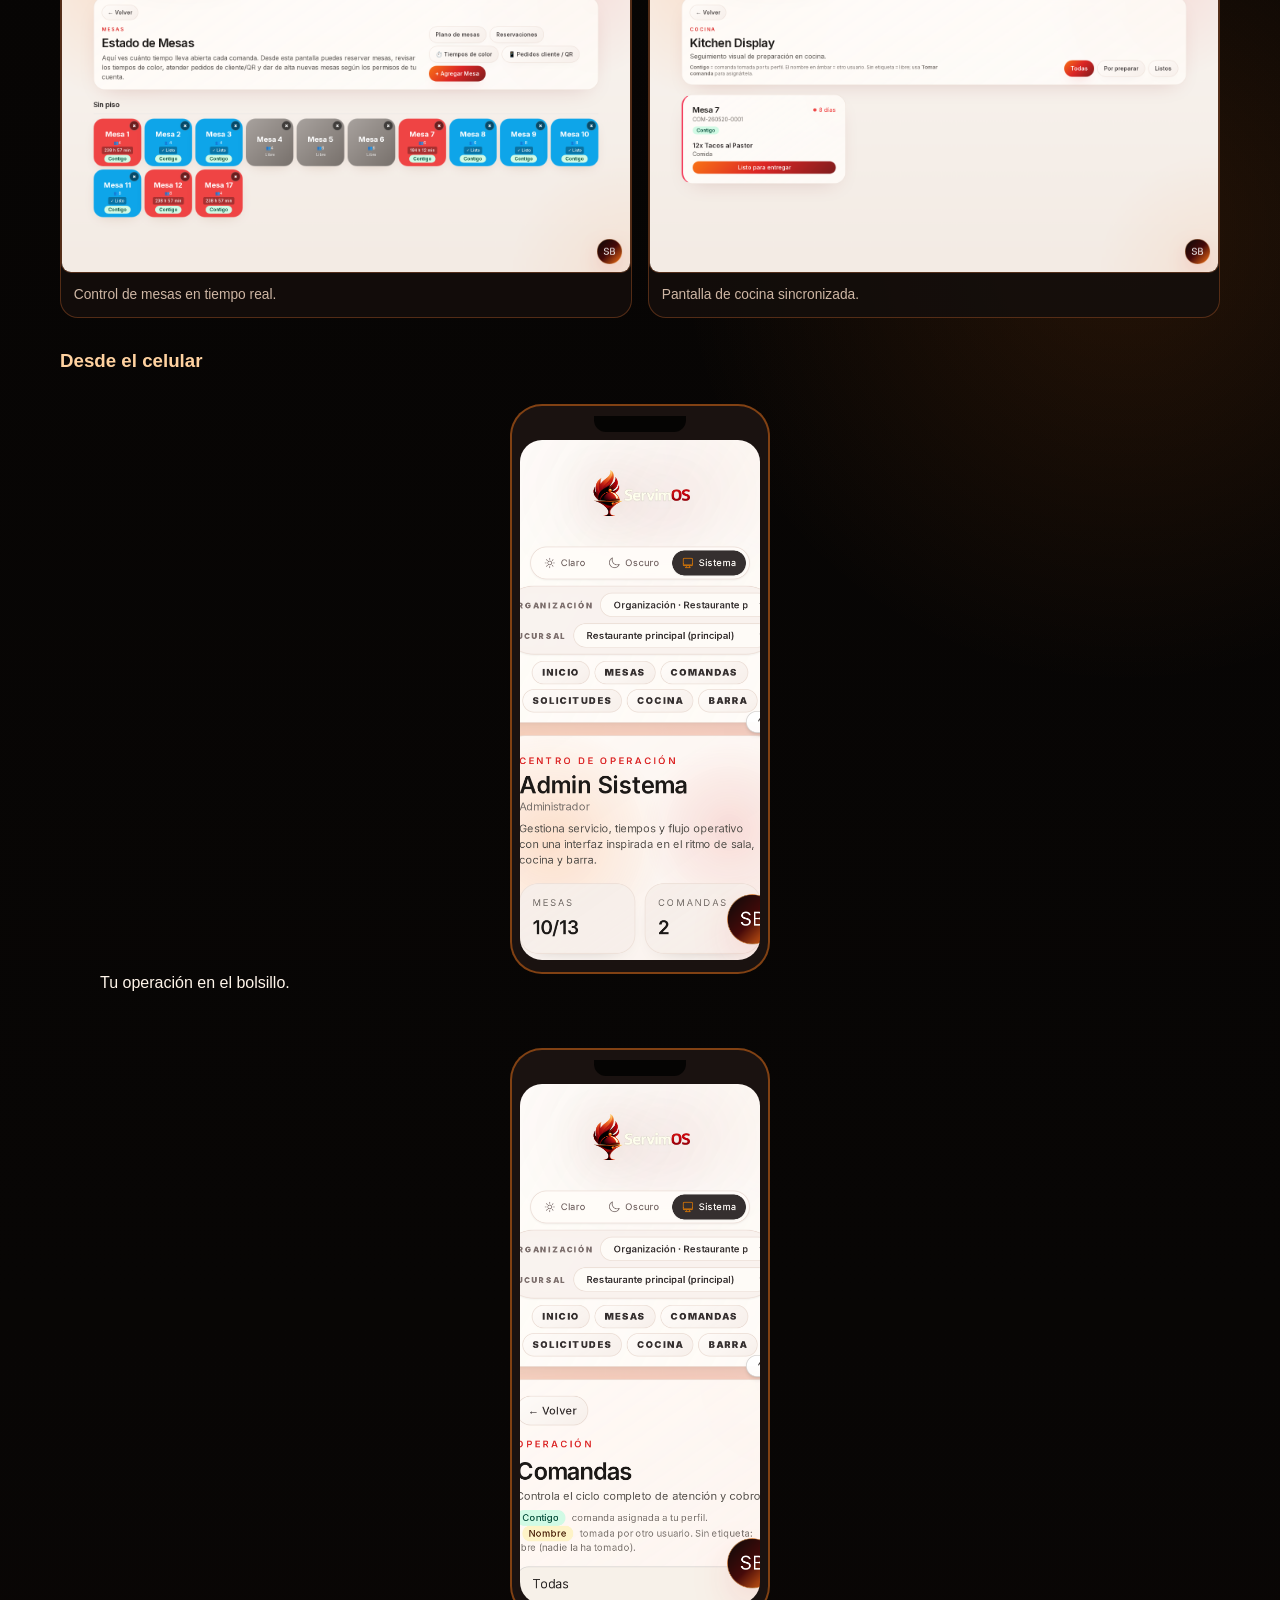
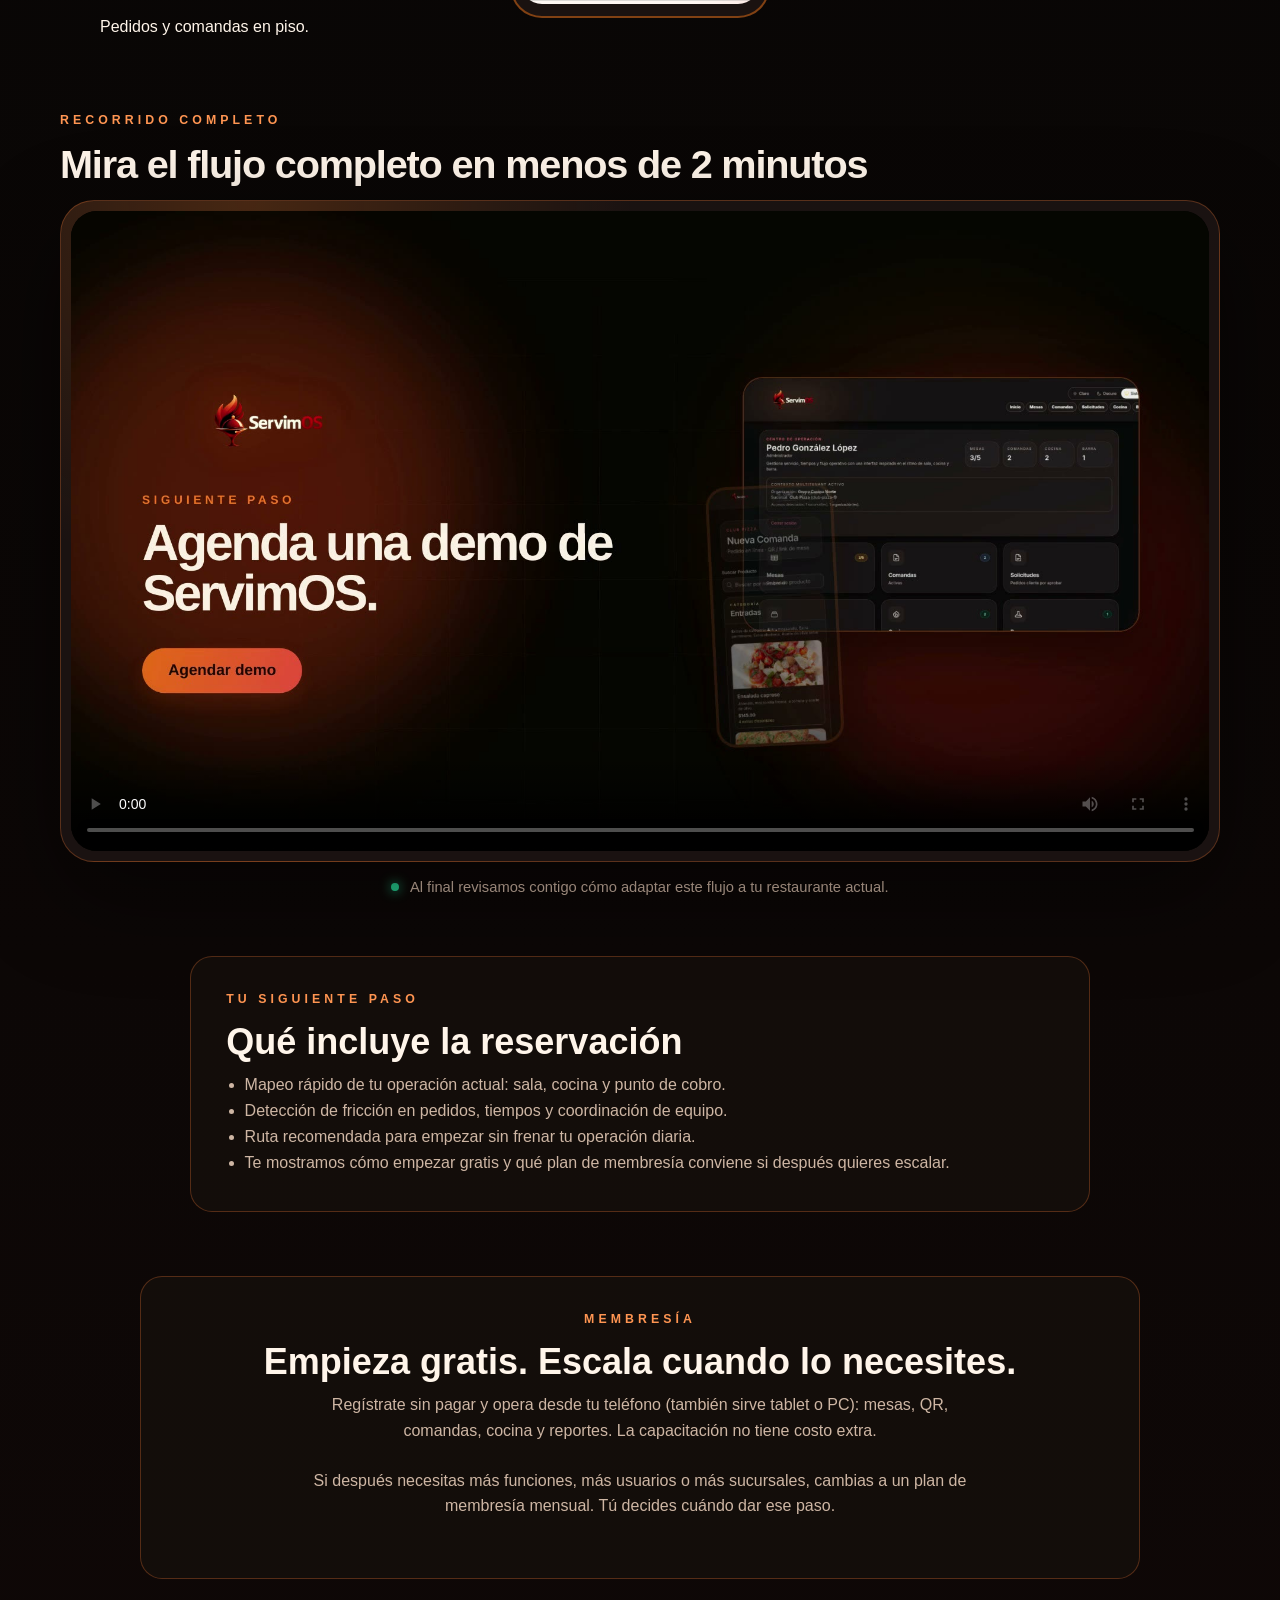
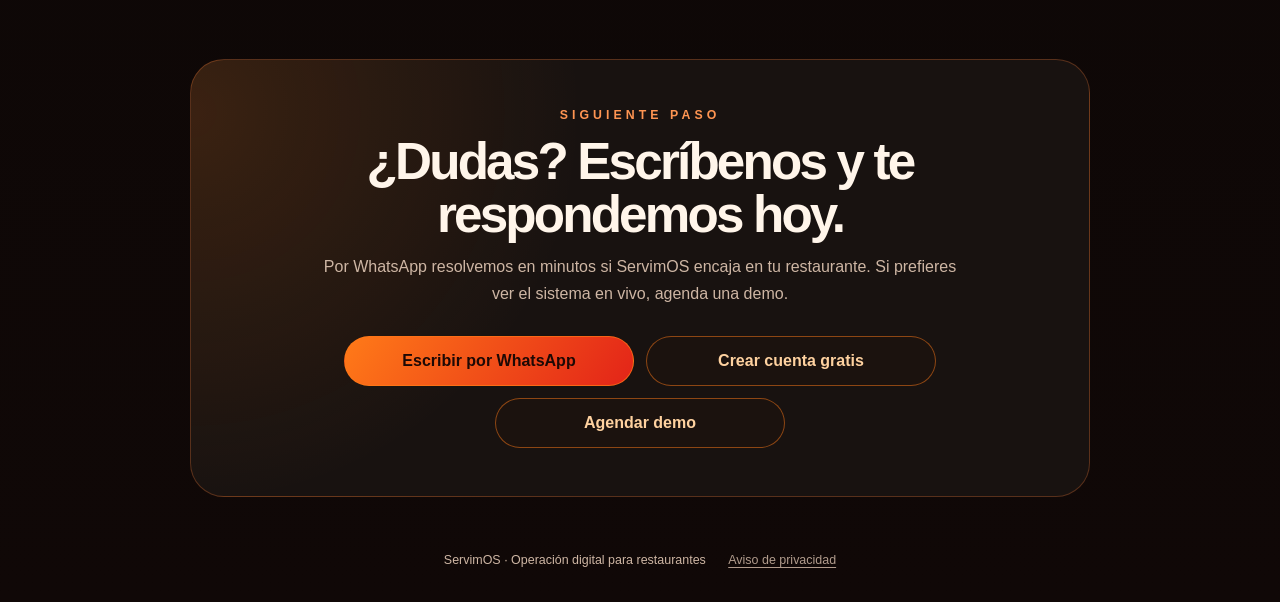
==== commit 36d59b67: "fix(landing): simplificar mensaje a membresía gratis y CTAs de conversión Alinea con servimos.online" ====
--- a/index.html
+++ b/index.html
@@ -64,30 +64,37 @@
 
     <main id="video" class="funnel">
       <section class="intro">
-        <p class="eyebrow">Más control operativo</p>
+        <p class="eyebrow">Empieza completamente gratis</p>
         <h1>Menos caos en sala y cocina. Más pedidos bien ejecutados.</h1>
         <p class="lead">
-          ServimOS conecta punto de venta, comandas, QR, links de pedido y cocina/barra para que tu
-          equipo trabaje con claridad, sin vueltas ni cuellos de botella.
+          Solo necesitas tu teléfono. Regístrate gratis y opera el primer día con comandas, QR y cocina en
+          un solo flujo. Cuando crezcas, escalas la membresía — nada más.
         </p>
         <div class="intro-ctas">
           <a
             class="button primary"
+            href="https://wa.me/524181774543?text=Hola%2C%20quiero%20empezar%20gratis%20con%20ServimOS%20para%20mi%20restaurante"
+            target="_blank"
+            rel="noopener noreferrer"
+            data-cta="whatsapp-hero"
+          >
+            Escribir por WhatsApp
+          </a>
+          <a
+            class="button ghost"
+            href="https://servimos.online/register"
+            data-cta="registro-hero"
+          >
+            Crear cuenta gratis
+          </a>
+          <a
+            class="button ghost"
             href="https://calendly.com/pastillasdeafrecho78/demo-servimos"
             target="_blank"
             rel="noopener noreferrer"
             data-cta="reserva-hero"
           >
             Agendar demo
-          </a>
-          <a
-            class="button ghost"
-            href="https://wa.me/524181774543?text=Hola%2C%20quiero%20ver%20si%20ServimOS%20encaja%20en%20mi%20restaurante"
-            target="_blank"
-            rel="noopener noreferrer"
-            data-cta="whatsapp-hero"
-          >
-            Hablar por WhatsApp
           </a>
         </div>
       </section>
@@ -169,71 +176,51 @@
           <li>Mapeo rápido de tu operación actual: sala, cocina y punto de cobro.</li>
           <li>Detección de fricción en pedidos, tiempos y coordinación de equipo.</li>
           <li>Ruta recomendada para empezar sin frenar tu operación diaria.</li>
-          <li>Cotización de suscripción, implementación y equipo según tu operación.</li>
+          <li>Te mostramos cómo empezar gratis y qué plan de membresía conviene si después quieres escalar.</li>
         </ul>
       </section>
 
       <section class="pricing-model" id="precios" aria-labelledby="precios-titulo">
-        <p class="eyebrow">Inversión clara</p>
-        <h2 id="precios-titulo">Tres partes por separado</h2>
+        <p class="eyebrow">Membresía</p>
+        <h2 id="precios-titulo">Empieza gratis. Escala cuando lo necesites.</h2>
         <p class="section-copy">
-          Al armar tu cotización consideramos la suscripción, el equipo físico (solo si lo necesitas) y
-          la implementación del servicio. Con la suscripción ya puedes operar; terminal e impresora son
-          opcionales.
-        </p>
-        <div class="pricing-grid">
-          <article>
-            <h3>1. Suscripción al servicio</h3>
-            <p>
-              Cuota mensual según el plan que elijas. Empieza gratis y sube cuando tu operación lo pida.
-              Incluye el uso de ServimOS (mesas, QR, comandas, cocina, reportes). La capacitación no tiene
-              costo extra.
-            </p>
-          </article>
-          <article>
-            <h3>2. Terminal e impresora (opcional)</h3>
-            <p>
-              Cada una desde $1,500 MXN según modelo. No son obligatorias para arrancar. Si quieres
-              comprarlas por tu cuenta, avísanos antes de pagar para confirmar compatibilidad y, al
-              instalar, cuéntanos cuál compraste. También podemos nosotros adquirirlas e instalarlas.
-            </p>
-          </article>
-          <article>
-            <h3>3. Implementación del servicio</h3>
-            <p>
-              Puesta en marcha: menú, usuarios y configuración inicial. Si lo haces tú con los tutoriales,
-              no hay cargo por implementación. Si prefieres que lo hagamos nosotros, son $2,000 MXN por
-              implementación (pago único, aparte de la suscripción).
-            </p>
-          </article>
-        </div>
+          Regístrate sin pagar y opera desde tu teléfono (también sirve tablet o PC): mesas, QR, comandas,
+          cocina y reportes. La capacitación no tiene costo extra.
+        </p>
+        <p class="section-copy">
+          Si después necesitas más funciones, más usuarios o más sucursales, cambias a un plan de membresía
+          mensual. Tú decides cuándo dar ese paso.
+        </p>
       </section>
 
       <section class="conversion">
-        <p class="eyebrow">Reserva en minutos</p>
-        <h2>Haz tu reservación y baja fricción operativa desde esta semana.</h2>
+        <p class="eyebrow">Siguiente paso</p>
+        <h2>¿Dudas? Escríbenos y te respondemos hoy.</h2>
         <p>
-          Si prefieres resolver dudas primero, escríbenos directo por WhatsApp y te guiamos paso a
-          paso.
+          Por WhatsApp resolvemos en minutos si ServimOS encaja en tu restaurante. Si prefieres ver el
+          sistema en vivo, agenda una demo.
         </p>
         <div class="conversion-ctas">
           <a
             class="button primary conversion-cta"
+            href="https://wa.me/524181774543?text=Hola%2C%20quiero%20empezar%20gratis%20con%20ServimOS%20para%20mi%20restaurante"
+            target="_blank"
+            rel="noopener noreferrer"
+            data-cta="whatsapp-final"
+          >
+            Escribir por WhatsApp
+          </a>
+          <a class="button ghost conversion-cta" href="https://servimos.online/register" data-cta="registro-final">
+            Crear cuenta gratis
+          </a>
+          <a
+            class="button ghost conversion-cta"
             href="https://calendly.com/pastillasdeafrecho78/demo-servimos"
             target="_blank"
             rel="noopener noreferrer"
             data-cta="reserva-final"
           >
-            Agendar demo ahora
-          </a>
-          <a
-            class="button ghost conversion-cta"
-            href="https://wa.me/524181774543?text=Hola%2C%20quiero%20informaci%C3%B3n%20sobre%20ServimOS"
-            target="_blank"
-            rel="noopener noreferrer"
-            data-cta="whatsapp-final"
-          >
-            WhatsApp: +52 418 177 4543
+            Agendar demo
           </a>
         </div>
       </section>
